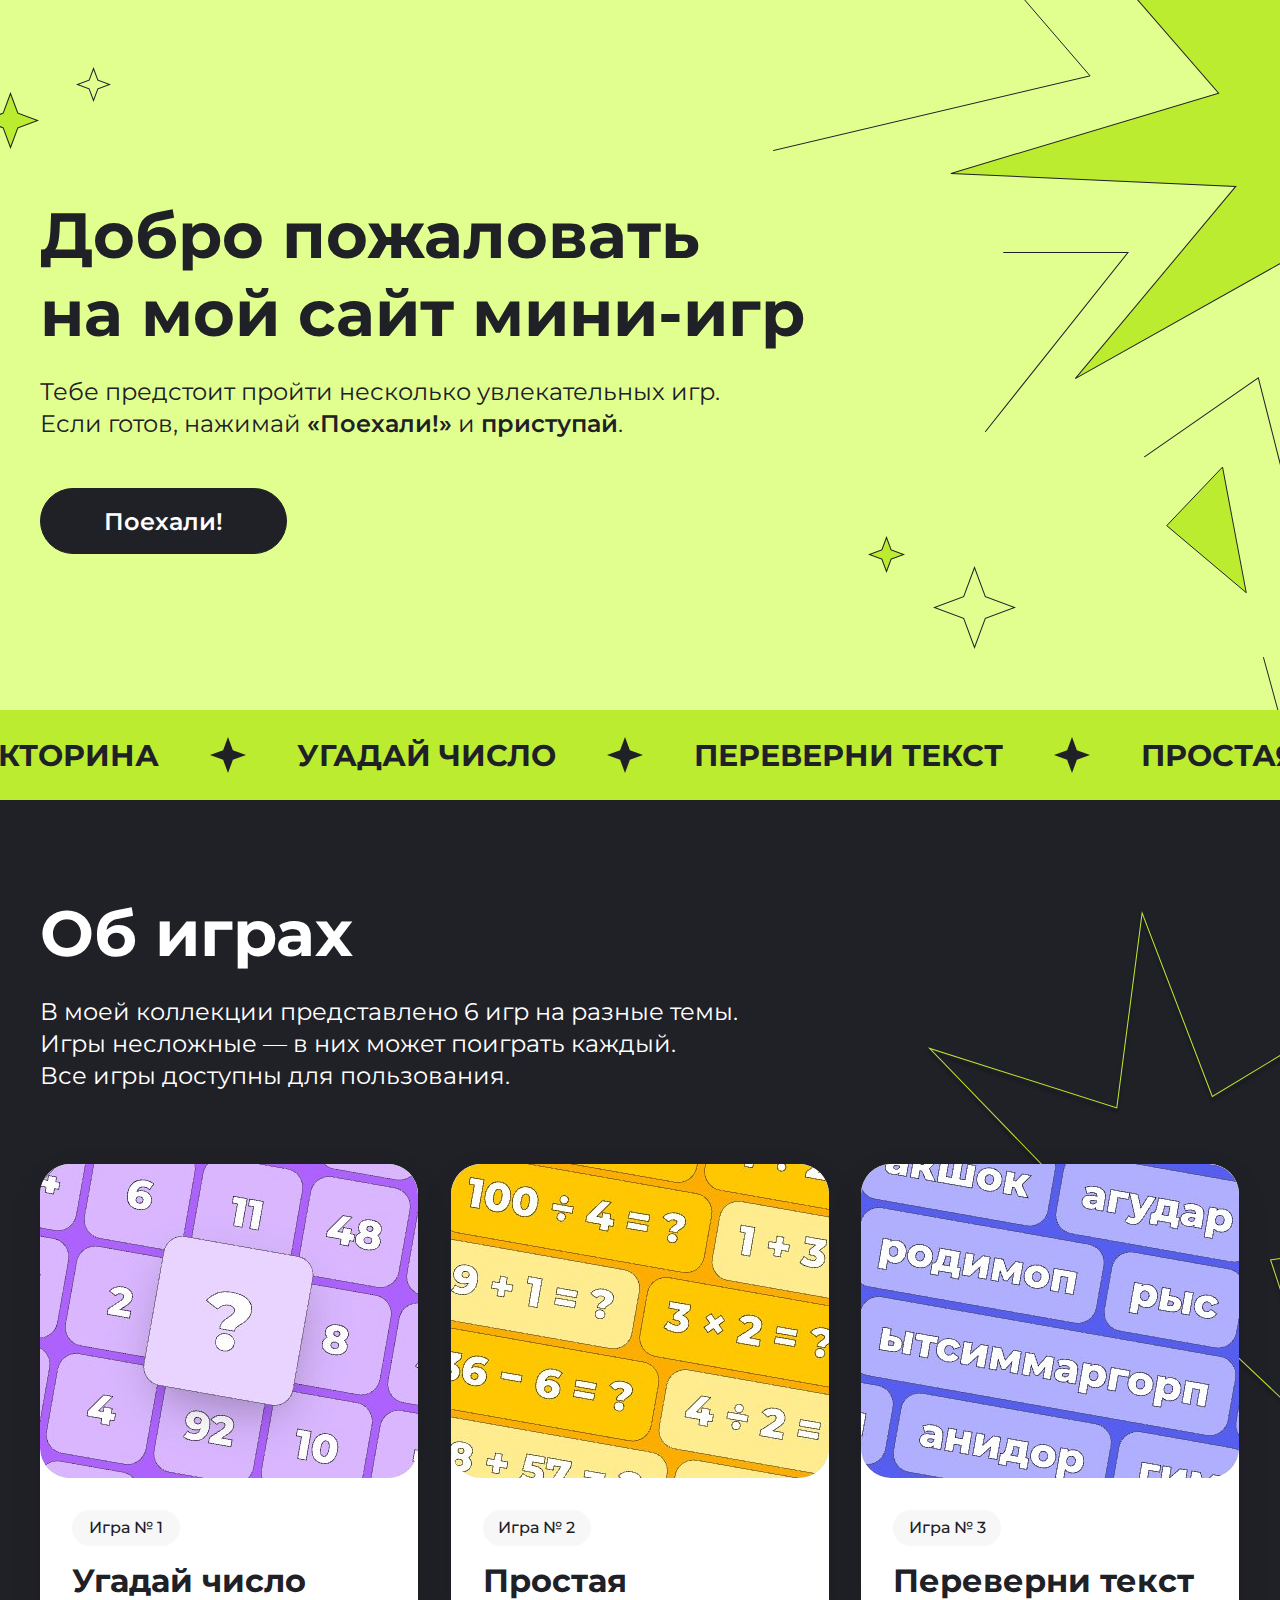
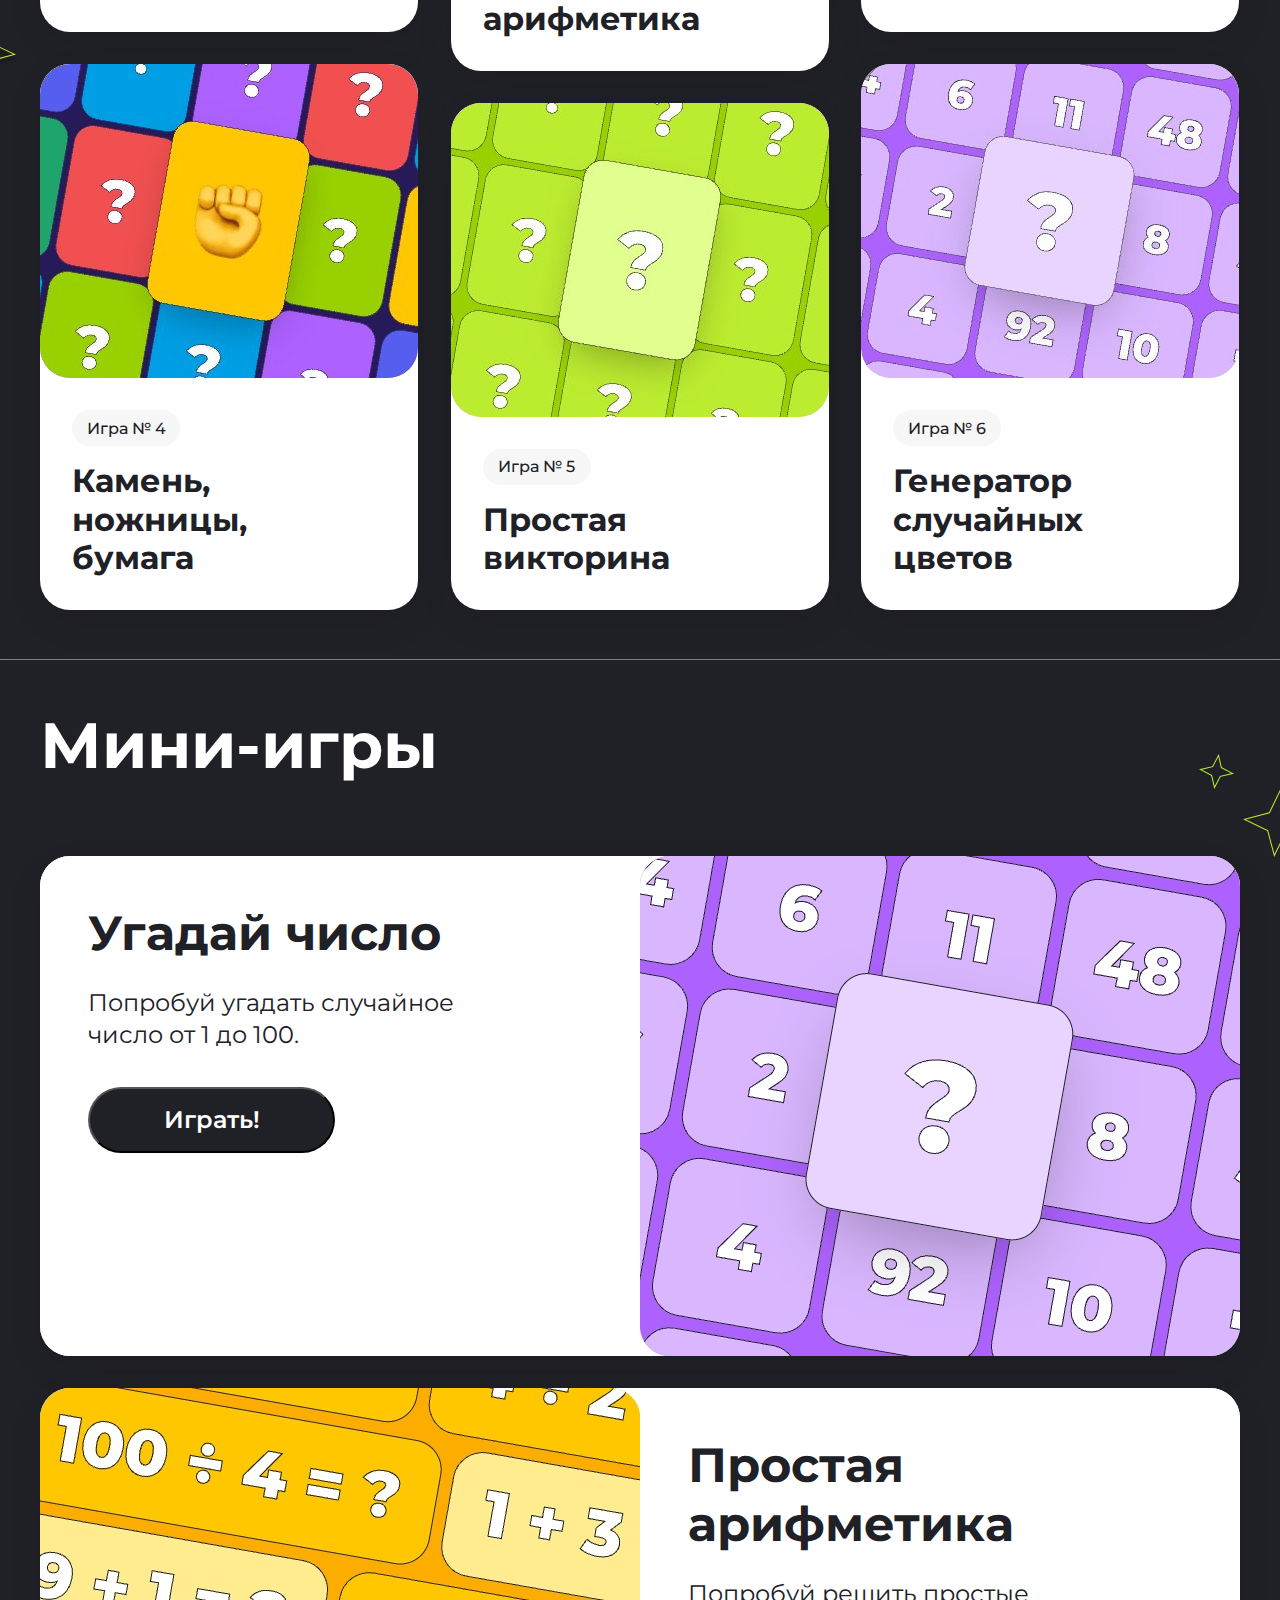
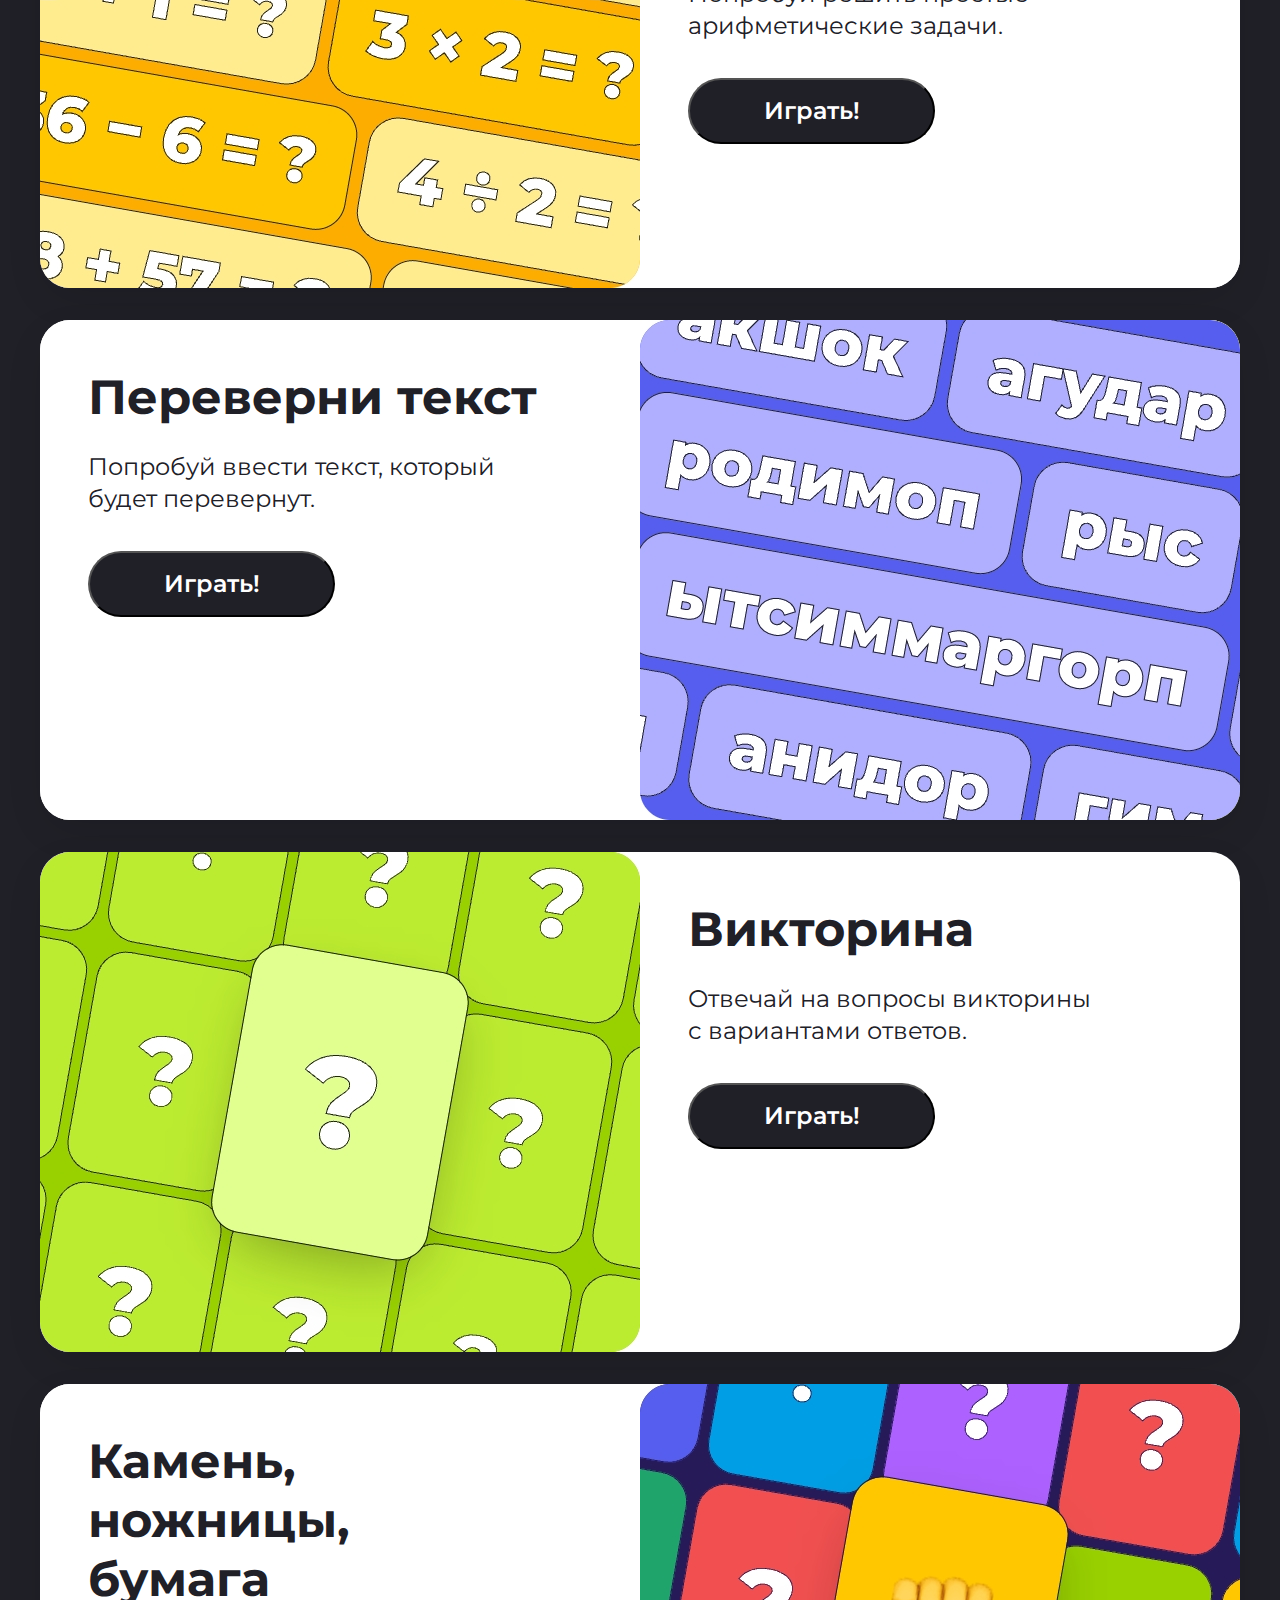
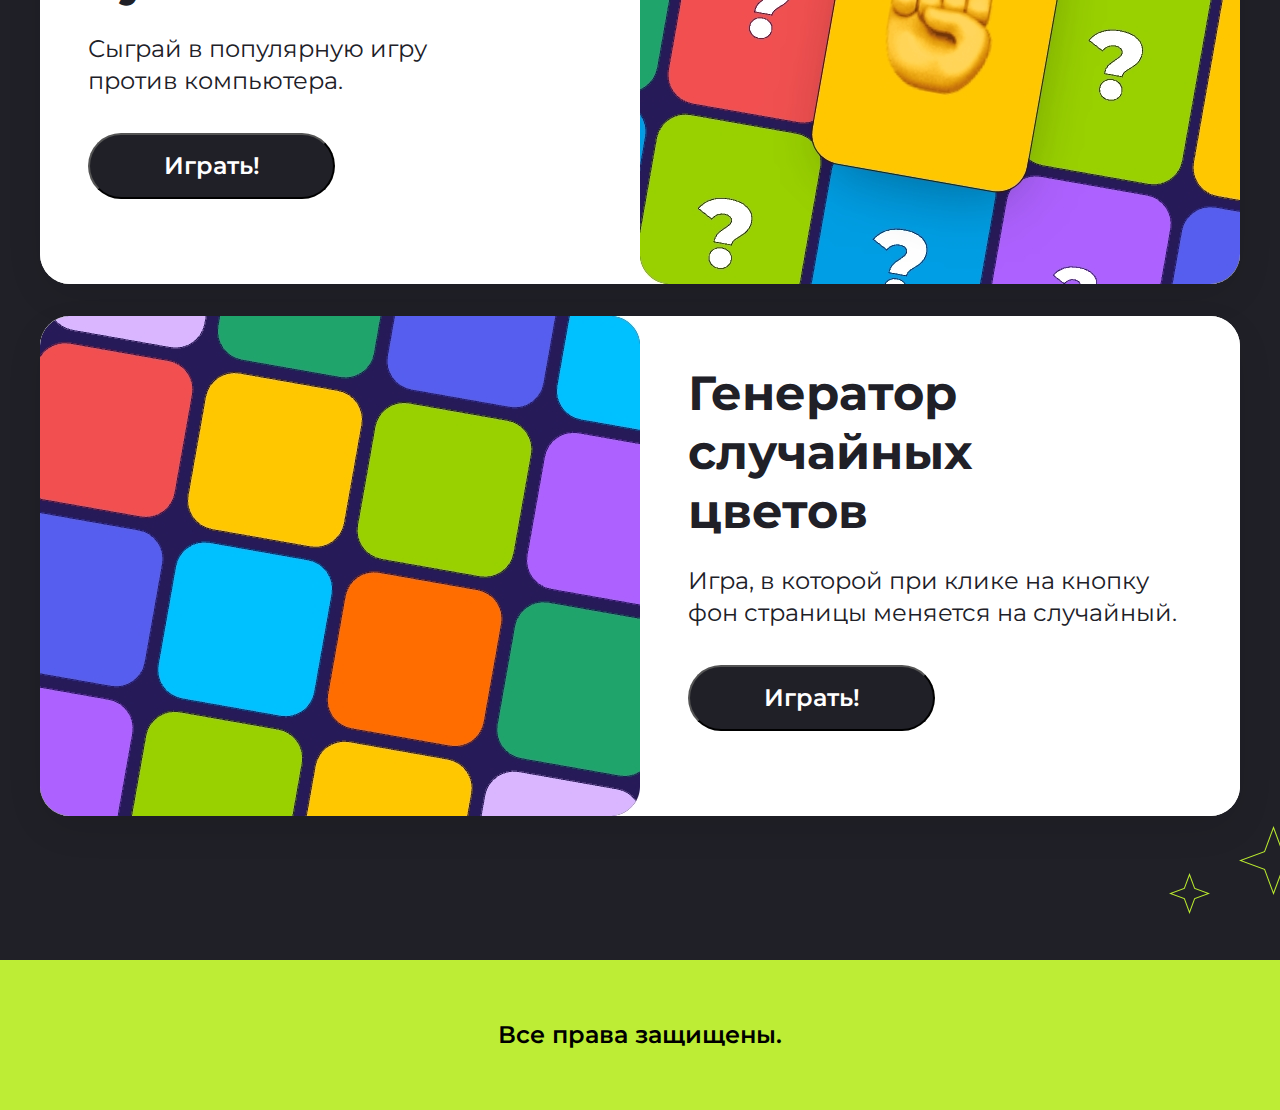
==== index.html @ 11bcc2df "добавление id в кнопку игры" ====
<!DOCTYPE html>
<html lang="ru">

<head>
    <meta charset="UTF-8">
    <meta http-equiv="X-UA-Compatible" content="IE=edge">
    <meta name="viewport" content="width=device-width, initial-scale=1.0">
    <title>homework1</title>
    <link rel="preconnect" href="https://fonts.googleapis.com">
    <link rel="preconnect" href="https://fonts.gstatic.com" crossorigin>
    <link
        href="https://fonts.googleapis.com/css2?family=Montserrat:ital,wght@0,100..900;1,100..900&family=Roboto:ital,wght@0,100;0,300;0,400;0,500;0,700;0,900;1,100;1,300;1,400;1,500;1,700;1,900&display=swap"
        rel="stylesheet">
    <link rel="stylesheet" href="./style/style.css">

</head>

<body>
    <header class="header center">
        <div class="header__svg header__svg--1"></div>
        <div class="header__svg header__svg--2"></div>
        <div class="header__svg header__svg--3"></div>
        <div class="header__svg header__svg--4"></div>
        <div class="header__svg header__svg--5"></div>
        <div class="header__svg header__svg--6"></div>
        <div class="header__svg header__svg--7"></div>
        <div class="header__svg header__svg--8"></div>
        <div class="header__svg header__svg--9"></div>
        <div class="header__svg header__svg--10"></div>

        <h1 class="header__title">Добро пожаловать <br>на мой сайт мини-игр</h1>

        <div class="header__content">
            <p class="header__text">
                Тебе предстоит пройти несколько увлекательных игр. <br>Если готов, нажимай
                <span class="header__text header__text--bold">«Поехали!»</span> и <span
                    class="header__text header__text--bold">приступай</span>.
            </p>
        </div>
        <div class="header__input-box"><a href="#aboutGames" class="header__input">Поехали!</a></div>



    </header>

    <div class="scroll" id="scroll">
        <div class="scroll__content" id="scrollContent">
            <p class="scroll__text">Викторина</p>
            <svg class="scroll__svg" width="36.000000" height="36.000000" viewBox="0 0 36 36" fill="none"
                xmlns="http://www.w3.org/2000/svg" xmlns:xlink="http://www.w3.org/1999/xlink">
                <desc>
                    Created with Pixso.
                </desc>
                <defs />
                <path id="Star" d="M18 0L13.13 13.13L0 18L13.13 22.86L18 36L22.86 22.86L36 18L22.86 13.13L18 0Z"
                    fill="#202027" fill-opacity="1.000000" fill-rule="evenodd" />
            </svg>

            <p class="scroll__text">угадай число</p>

            <svg class="scroll__svg" width="36.000000" height="36.000000" viewBox="0 0 36 36" fill="none"
                xmlns="http://www.w3.org/2000/svg" xmlns:xlink="http://www.w3.org/1999/xlink">
                <desc>
                    Created with Pixso.
                </desc>
                <defs />
                <path id="Star" d="M18 0L13.13 13.13L0 18L13.13 22.86L18 36L22.86 22.86L36 18L22.86 13.13L18 0Z"
                    fill="#202027" fill-opacity="1.000000" fill-rule="evenodd" />
            </svg>

            <p class="scroll__text">Переверни текст</p>

            <svg class="scroll__svg" width="36.000000" height="36.000000" viewBox="0 0 36 36" fill="none"
                xmlns="http://www.w3.org/2000/svg" xmlns:xlink="http://www.w3.org/1999/xlink">
                <desc>
                    Created with Pixso.
                </desc>
                <defs />
                <path id="Star" d="M18 0L13.13 13.13L0 18L13.13 22.86L18 36L22.86 22.86L36 18L22.86 13.13L18 0Z"
                    fill="#202027" fill-opacity="1.000000" fill-rule="evenodd" />
            </svg>

            <p class="scroll__text">Простая арифметика</p>

            <svg class="scroll__svg" width="36.000000" height="36.000000" viewBox="0 0 36 36" fill="none"
                xmlns="http://www.w3.org/2000/svg" xmlns:xlink="http://www.w3.org/1999/xlink">
                <desc>
                    Created with Pixso.
                </desc>
                <defs />
                <path id="Star" d="M18 0L13.13 13.13L0 18L13.13 22.86L18 36L22.86 22.86L36 18L22.86 13.13L18 0Z"
                    fill="#202027" fill-opacity="1.000000" fill-rule="evenodd" />
            </svg>

            <p class="scroll__text">Камень, ножницы, бумага</p>

            <svg class="scroll__svg" width="36.000000" height="36.000000" viewBox="0 0 36 36" fill="none"
                xmlns="http://www.w3.org/2000/svg" xmlns:xlink="http://www.w3.org/1999/xlink">
                <desc>
                    Created with Pixso.
                </desc>
                <defs />
                <path id="Star" d="M18 0L13.13 13.13L0 18L13.13 22.86L18 36L22.86 22.86L36 18L22.86 13.13L18 0Z"
                    fill="#202027" fill-opacity="1.000000" fill-rule="evenodd" />
            </svg>

            <p class="scroll__text">Генератор случайных цветов</p>

            <svg class="scroll__svg" width="36.000000" height="36.000000" viewBox="0 0 36 36" fill="none"
                xmlns="http://www.w3.org/2000/svg" xmlns:xlink="http://www.w3.org/1999/xlink">
                <desc>
                    Created with Pixso.
                </desc>
                <defs />
                <path id="Star" d="M18 0L13.13 13.13L0 18L13.13 22.86L18 36L22.86 22.86L36 18L22.86 13.13L18 0Z"
                    fill="#202027" fill-opacity="1.000000" fill-rule="evenodd" />
            </svg>
        </div>

    </div>


    <section class="about-games center" id="aboutGames">


        <div class="about-games__svg about-games__svg--1"></div>
        <div class="about-games__svg about-games__svg--2"></div>
        <div class="about-games__svg about-games__svg--3"></div>


        <h2 class="about-games__title">Об играх</h2>
        <p class="about-games__text">
            В моей коллекции представлено 6 игр на разные темы. <br>Игры несложные — в них может поиграть каждый.
            <br>Все игры доступны для пользования.
        </p>
        <div class="about-games__cards">
            <article class="about-games__card about-games__card--1" id="card-1">
                <a href="#guessNumber" class="about-games__link">
                    <img class="about-games__img" src="./img/Guess the number.jpeg" alt="Угадай число">
                    <div class="about-games__info">
                        <p class="about-games__number">Игра № 1</p>
                        <h3 class="about-games__name">Угадай число</h3>
                    </div>
                </a>
            </article>

            <article class="about-games__card about-games__card--2" id="card-2">
                <a href="#simpleArithmetic" class="about-games__link">
                    <img class="about-games__img" src="./img/simple arithmetic.jpeg" alt="Простая арифметика">
                    <div class="about-games__info">
                        <p class="about-games__number">Игра № 2</p>
                        <h3 class="about-games__name">Простая арифметика</h3>
                    </div>
                </a>
            </article>

            <article class="about-games__card about-games__card--3" id="card-3">
                <a href="#turnTextOver" class="about-games__link">
                    <img class="about-games__img" src="./img/turn the text over.jpeg" alt="Переверни текст">
                    <div class="about-games__info">
                        <p class="about-games__number">Игра № 3</p>
                        <h3 class="about-games__name">Переверни текст</h3>
                    </div>
                </a>
            </article>

            <article class="about-games__card about-games__card--4" id="card-4">
                <a href="#rockPaperScissors" class="about-games__link">
                    <img class="about-games__img" src="./img/rock paper scissors.jpeg" alt="Камень, ножницы, бумага">
                    <div class="about-games__info">
                        <p class="about-games__number">Игра № 4</p>
                        <h3 class="about-games__name">Камень, <br>ножницы, <br>бумага</h3>
                    </div>
                </a>
            </article>

            <article class="about-games__card about-games__card--5" id="card-5">
                <a href="#quiz" class="about-games__link">
                    <img class="about-games__img" src="./img/quiz.jpeg" alt="Простая викторина">
                    <div class="about-games__info">
                        <p class="about-games__number">Игра № 5</p>
                        <h3 class="about-games__name">Простая викторина</h3>
                    </div>
                </a>
            </article>

            <article class="about-games__card about-games__card--6" id="card-6">
                <a href="#randomColorGenerator" class="about-games__link">
                    <img class="about-games__img" src="./img/Guess the number.jpeg" alt="Генератор случайных цветов">
                    <div class="about-games__info">
                        <p class="about-games__number">Игра № 6</p>
                        <h3 class="about-games__name">Генератор случайных цветов</h3>
                    </div>
                </a>
            </article>
        </div>


    </section>

    <section class="mini-games center">

        <div class="mini-games__svg mini-games__svg--1"></div>
        <div class="mini-games__svg mini-games__svg--2"></div>
        <div class="mini-games__svg mini-games__svg--3"></div>
        <div class="mini-games__svg mini-games__svg--4"></div>

        <h2 class="mini-games__title">Мини-игры</h2>
        <div class="mini-games__box">




            <article class="mini-games__card" id="guessNumber">
                <div class="mini-games__content">
                    <h3 class="mini-games__name">Угадай число</h3>
                    <p class="mini-games__description">Попробуй угадать случайное <br>число от 1 до 100.</p>
                    <button class="mini-games__button" id="guessNumberButton">Играть!</button>
                </div>
                <img src="./img/Guess the number big.jpeg" alt="Игра 'Угадай число'">
            </article>

            <article class="mini-games__card" id="simpleArithmetic">
                <div class="mini-games__content">
                    <h3 class="mini-games__name">Простая арифметика</h3>
                    <p class="mini-games__description">Попробуй решить простые арифметические задачи.</p>
                    <button class="mini-games__button" id="simpleArithmeticButton">Играть!</button>
                </div>
                <img src="./img/simple arithmetic big.jpeg" alt="Игра 'Простая арифметика'">
            </article>



            <article class="mini-games__card" id="turnTextOver">
                <div class="mini-games__content">
                    <h3 class="mini-games__name">Переверни текст</h3>
                    <p class="mini-games__description">Попробуй ввести текст, который <br>будет перевернут.</p>
                    <button class="mini-games__button">Играть!</button>
                </div>
                <img src="./img/turn the text over big.jpeg" alt="Игра 'Переверни текст'">
            </article>

            <article class="mini-games__card" id="quiz">
                <div class="mini-games__content">
                    <h3 class="mini-games__name">Викторина</h3>
                    <p class="mini-games__description">Отвечай на вопросы викторины <br>с вариантами ответов.</p>
                    <button class="mini-games__button">Играть!</button>
                </div>
                <img src="./img/quiz big.jpeg" alt="Игра 'Викторина'">
            </article>

            <article class="mini-games__card" id="rockPaperScissors">
                <div class="mini-games__content">
                    <h3 class="mini-games__name">Камень, <br>ножницы, <br>бумага</h3>
                    <p class="mini-games__description">Сыграй в популярную игру <br>против компьютера.</p>
                    <button class="mini-games__button" id="rockPaperScissorsButon">Играть!</button>
                </div>
                <img src="./img/rock paper scissors big.jpeg" alt="Игра 'Камень, ножницы, бумага'">
            </article>


            <article class="mini-games__card" id="randomColorGenerator">
                <div class="mini-games__content">
                    <h3 class="mini-games__name">Генератор <br>случайных <br>цветов</h3>
                    <p class="mini-games__description">Игра, в которой при клике на кнопку фон страницы меняется на
                        случайный.</p>
                    <button class="mini-games__button">Играть!</button>
                </div>
                <img src="./img/random color generator big.jpeg" alt="Игра 'Генератор случайных цветов'">
            </article>
        </div>
    </section>

    <footer class="footer">
        <p class="footer__text">Все права защищены.</p>
    </footer>

    <script src="./scripts/script.js"></script>
    <script src="./scripts/games.js"></script>
    <script src="./scripts/hw-8.js"></script>
</body>

</html>
---- style/style.css ----
* {
  margin: 0;
  padding: 0;
}

a {
  text-decoration: none;
}

html {
  scroll-behavior: smooth;
}

.center {
  padding-left: calc(50% - 600px);
  padding-right: calc(50% - 600px);
}

.header {
  background-color: #E1FF8F;
  height: 710px;
  position: relative;
  overflow: hidden;
}
.header__title {
  padding-top: 196px;
  color: rgb(32, 32, 39);
  font-family: Montserrat;
  font-size: 64px;
  font-weight: 700;
  line-height: 78px;
}
.header__text {
  color: rgb(32, 32, 39);
  font-family: Montserrat;
  font-size: 24px;
  font-weight: 400;
  line-height: 32px;
  padding-top: 24px;
}
.header__text--bold {
  font-weight: 600;
}
.header__input {
  display: flex;
  justify-content: center;
  align-items: center;
  box-sizing: border-box;
  border: 1px solid rgb(32, 32, 39);
  border-radius: 60px;
  background-color: rgb(32, 32, 39);
  width: 247px;
  height: 66px;
  color: rgb(255, 255, 255);
  font-family: Montserrat;
  font-size: 24px;
  font-weight: 600;
  margin-top: 48px;
  transition: all 0.5s;
}
.header__input:hover {
  background-color: transparent;
  color: #000000;
}
.header__svg {
  position: absolute;
  left: 50%;
  top: 50%;
}
.header__svg--1::after {
  content: url(../img/svg/Star\ 2.svg);
  position: absolute;
  bottom: 202px;
  right: 601px;
}
.header__svg--2::after {
  position: absolute;
  content: url(../img/svg/Star\ 3.svg);
  bottom: 249px;
  right: 529px;
}
.header__svg--3::after {
  position: absolute;
  content: url(../img/svg/Star\ 25.svg);
  bottom: -175px;
  left: 308px;
}
.header__svg--4::after {
  position: absolute;
  content: url(../img/svg/Star\ 5.svg);
  top: 181px;
  left: 228px;
}
.header__svg--5::after {
  position: absolute;
  content: url(../img/svg/Star\ 4.svg);
  top: 211px;
  left: 293px;
}
.header__svg--6::after {
  position: absolute;
  content: url(../img/svg/Vector\ 4780.svg);
  bottom: 200px;
  left: 133px;
}
.header__svg--7::after {
  position: absolute;
  content: url(../img/svg/Vector\ 4781.svg);
  bottom: -81px;
  left: 345px;
}
.header__svg--8::after {
  position: absolute;
  content: url(../img/svg/Vector\ 4782.svg);
  top: 22px;
  left: 504px;
}
.header__svg--9::after {
  position: absolute;
  content: url(../img/svg/Vector\ 4788.svg);
  top: 111px;
  left: 526px;
}
.header__svg--10::after {
  position: absolute;
  content: url(../img/svg/Vector\ 4791.svg);
  top: 302px;
  left: 623px;
}

.scroll {
  display: flex;
  width: 100%;
  overflow: hidden;
  position: relative;
  background: rgb(188, 236, 48);
  height: 90px;
}
.scroll__content {
  display: inline-flex;
  align-items: center;
  gap: 51px;
  animation: scroll 35s linear infinite;
}
.scroll__text {
  color: rgb(32, 32, 39);
  font-family: Montserrat;
  font-size: 30px;
  font-weight: 700;
  line-height: 110%;
  text-transform: uppercase;
  white-space: nowrap;
}
.scroll__svg {
  flex-shrink: 0;
}

.about-games {
  position: relative;
  background: rgb(32, 32, 39);
  padding-top: 94px;
  padding-bottom: 50px;
  box-shadow: 0px 4px 4px 0px rgba(0, 0, 0, 0.25);
  -webkit-clip-path: inset(0);
          clip-path: inset(0);
  overflow: hidden;
}
.about-games__svg {
  position: absolute;
  left: 50%;
  top: 50%;
}
.about-games__svg--1::before {
  content: url(../img/svg/Star\ 1.svg);
  position: absolute;
  bottom: 40px;
  left: 257px;
}
.about-games__svg--2::after {
  position: absolute;
  content: url(../img/svg/Star\ 11.svg);
  top: 41px;
  right: 659px;
}
.about-games__svg--3::after {
  position: absolute;
  content: url(../img/svg/Star\ 12.svg);
  top: 95px;
  right: 620px;
}
.about-games__title {
  color: #fff;
  font-family: Montserrat;
  font-size: 64px;
  font-weight: 700;
  line-height: 78px;
}
.about-games__text {
  color: #fff;
  font-family: Montserrat;
  font-size: 24px;
  font-weight: 400;
  line-height: 32px;
  margin-top: 24px;
}
.about-games__cards {
  margin-top: 72px;
  display: grid;
  grid-template-columns: repeat(12, 1fr);
  grid-template-rows: auto;
  gap: 32px;
  transition: gap 0.3s ease;
}
.about-games__cards.adjusted-gap {
  gap: 71px;
}
.about-games__card {
  grid-column: span 4;
  background: #fff;
  border-radius: 30px;
  box-shadow: 0 13px 42px -8px rgba(0, 0, 0, 0.13);
  overflow: hidden;
  display: flex;
  flex-direction: column;
  transform-origin: top;
  z-index: 1;
  max-width: 378px;
  transition: transform 0.3s ease, translateY 0.3s ease;
}
.about-games__card--1 {
  grid-row: 1/2;
}
.about-games__card--2 {
  grid-row: 1/3;
}
.about-games__card--3 {
  grid-row: 1/2;
}
.about-games__card--4 {
  grid-row: 2/4;
}
.about-games__card--5 {
  grid-row: 3/4;
}
.about-games__card--6 {
  grid-row: 2/4;
}
.about-games__card.increased {
  transform: scaleY(1.05);
}
.about-games__card.decreased {
  transform: scaleY(0.96) translateY(25px);
  transition: transform 0.3s ease, height 0.3s ease;
}
.about-games__link {
  height: 100%;
}
.about-games__img {
  width: 100%;
  height: auto;
  border-radius: 30px;
  -o-object-fit: cover;
     object-fit: cover;
  display: block;
}
.about-games__info {
  padding: 32px;
}
.about-games__number {
  display: flex;
  align-items: center;
  justify-content: center;
  background: rgb(247, 247, 247);
  border-radius: 52px;
  width: 108px;
  height: 36px;
  color: rgb(32, 32, 39);
  font-family: Montserrat;
  font-size: 16px;
  font-weight: 500;
  line-height: 1.1;
  margin-bottom: 16px;
}
.about-games__name {
  color: rgb(32, 32, 39);
  font-family: Montserrat;
  font-size: 32px;
  font-weight: 700;
  line-height: 1.2;
  margin-top: auto;
}

.mini-games {
  position: relative;
  background: rgb(32, 32, 39);
  padding-top: 46px;
  overflow: hidden;
}
.mini-games__svg {
  position: absolute;
  left: 50%;
  top: 50%;
}
.mini-games__svg--1::before {
  content: url(../img/svg/Star\ 7.svg);
  position: absolute;
  bottom: 1617px;
  left: 559px;
}
.mini-games__svg--2::after {
  position: absolute;
  content: url(../img/svg/Star\ 6.svg);
  bottom: 1549px;
  left: 603px;
}
.mini-games__svg--3::after {
  position: absolute;
  content: url(../img/svg/Star\ 8.svg);
  top: 1616px;
  left: 599px;
}
.mini-games__svg--4::after {
  position: absolute;
  content: url(../img/svg/Star\ 10.svg);
  top: 1663px;
  left: 529px;
}
.mini-games__title {
  color: rgb(255, 255, 255);
  font-family: Montserrat;
  font-size: 64px;
  font-weight: 700;
  line-height: 78px;
}
.mini-games__box {
  display: flex;
  gap: 32px;
  margin-top: 72px;
  flex-direction: column;
  padding-bottom: 144px;
}
.mini-games__box > .mini-games__card:nth-child(2n) {
  flex-direction: row-reverse;
  justify-content: flex-end;
}
.mini-games__card {
  display: flex;
  justify-content: space-between;
  height: 500px;
  background-color: #fff;
  border-radius: 30px;
  box-shadow: 0 13px 42px -8px rgba(0, 0, 0, 0.13);
  overflow: hidden;
}
.mini-games__content {
  padding: 48px;
  background-color: #fff;
}
.mini-games__name {
  color: rgb(32, 32, 39);
  font-family: Montserrat;
  font-size: 48px;
  font-weight: 700;
  line-height: 59px;
}
.mini-games__description {
  margin-top: 24px;
  color: rgb(32, 32, 39);
  font-family: Montserrat;
  font-size: 24px;
  font-weight: 400;
  line-height: 32px;
}
.mini-games__button {
  border-radius: 60px;
  margin-top: 36px;
  background: rgb(32, 32, 39);
  width: 247px;
  height: 66px;
  color: rgb(255, 255, 255);
  font-family: Montserrat;
  font-size: 24px;
  font-weight: 600;
  cursor: pointer;
  transition: all 0.5s;
}
.mini-games__button:hover {
  background-color: transparent;
  color: #000000;
}

.footer {
  display: flex;
  align-items: center;
  justify-content: center;
  height: 150px;
  background: rgb(189, 237, 53);
}
.footer__text {
  font-family: Montserrat;
  font-size: 24px;
  font-weight: 600;
  line-height: 29px;
}

@media (max-width: 1024px) {
  .center {
    padding-left: calc(50% - 393px);
    padding-right: calc(50% - 393px);
  }
  .header__svg--6 {
    display: none;
  }
  .header__svg--7 {
    display: none;
  }
  .header__svg--8 {
    display: none;
  }
  .header__svg--9 {
    display: none;
  }
  .about-games__info {
    padding: 12px;
  }
  .about-games__name {
    font-size: 30px;
  }
  .mini-games__box {
    flex-direction: column;
  }
  .mini-games__card {
    flex-direction: column-reverse;
    height: auto;
  }
  .mini-games__card__content, .mini-games__card__img {
    width: 100%;
    height: 50%;
  }
  .mini-games__box > .mini-games__card:nth-child(2n) {
    flex-direction: column-reverse;
  }
}
@media (min-width: 767px) and (max-width: 833px) {
  .center {
    padding: 0 24px;
  }
  .header__title {
    text-align: center;
  }
  .header__text {
    text-align: center;
  }
  .header__input-box {
    display: flex;
    justify-content: center;
  }
  .header__input {
    margin-top: 36px;
    width: 285px;
    height: 55px;
    font-size: 16px;
    font-weight: 600;
  }
  .header__svg--1 {
    bottom: 319px;
    right: 85px;
  }
  .header__svg--2 {
    bottom: 360px;
    right: 96px;
  }
  .header__svg--3 {
    content: url(../img/svg/Star\ 13.svg);
    left: 609px;
    top: -79px;
  }
  .header__svg--4 {
    top: 373px;
    left: 357px;
  }
  .header__svg--5 {
    top: 375px;
    left: 357px;
  }
  .scroll {
    height: 51px;
  }
  .scroll__content {
    gap: 27px;
  }
  .scroll__text {
    font-size: 16px;
    font-weight: 700;
    line-height: 110%;
    letter-spacing: 4%;
    text-transform: uppercase;
  }
  .scroll__svg {
    width: 19px;
    height: 19px;
  }
  .about-games {
    display: none;
  }
  .mini-games__title {
    font-size: 40px;
    font-weight: 700;
    line-height: 49px;
  }
  .mini-games__name {
    font-size: 32px;
    font-weight: 700;
    line-height: 39px;
  }
  .mini-games__description {
    font-size: 16px;
    font-weight: 400;
    line-height: 20px;
  }
  .about-games__title {
    padding-top: 48x;
  }
}
@media (max-width: 767px) {
  .center {
    padding: 0 16px;
  }
  .header {
    display: flex;
    flex-direction: column;
    align-items: center;
    height: 650px;
  }
  .header__title {
    padding-top: 148px;
    font-size: 40px;
    font-weight: 700;
    line-height: 49px;
    text-align: center;
  }
  .header__text {
    max-width: 335px;
    font-size: 16px;
    font-weight: 400;
    line-height: 20px;
    text-align: center;
  }
  .header__text--bold {
    font-weight: 600;
  }
  .header__text br {
    display: none;
  }
  .header__input {
    margin-top: 35px;
    width: 285px;
    height: 55px;
    font-size: 16px;
    font-weight: 600;
  }
  .header__svg--1 {
    content: url(../img/svg/Star\ 14.svg);
    left: 38px;
    top: 97px;
  }
  .header__svg--2 {
    content: url(../img/svg/Star\ 15.svg);
    left: 92px;
    top: 64px;
  }
  .header__svg--3 {
    content: url(../img/svg/Star\ 13.svg);
    left: 216px;
    top: -84px;
  }
  .header__svg--4 {
    content: url(../img/svg/Star\ 16.svg);
    left: 273px;
    top: 557px;
  }
  .header__svg--5 {
    content: url(../img/svg/Star\ 17.svg);
    left: 304px;
    top: 580px;
  }
  .scroll {
    height: 51px;
  }
  .scroll__content {
    gap: 27px;
  }
  .scroll__text {
    font-size: 16px;
    font-weight: 700;
    line-height: 110%;
  }
  .scroll__svg {
    width: 19px;
    height: 19px;
  }
  .about-games {
    display: none;
  }
  .mini-games__title {
    padding-top: 48px;
    font-size: 40px;
    font-weight: 700;
    line-height: 49px;
  }
  .mini-games__box {
    margin-top: 47px;
    padding-bottom: 49px;
  }
  .mini-games__content {
    padding: 28px;
  }
  .mini-games__name {
    font-size: 32px;
    font-weight: 700;
    line-height: 39px;
  }
  .mini-games__description {
    margin-top: 16px;
    font-size: 16px;
    font-weight: 400;
    line-height: 20px;
  }
  .mini-games__button {
    margin-top: 30px;
    width: 100%;
    height: 55px;
    font-size: 16px;
    font-weight: 600;
  }
  .footer {
    height: 100px;
  }
  .footer__text {
    font-size: 16px;
    font-weight: 600;
  }
}/*# sourceMappingURL=style.css.map */
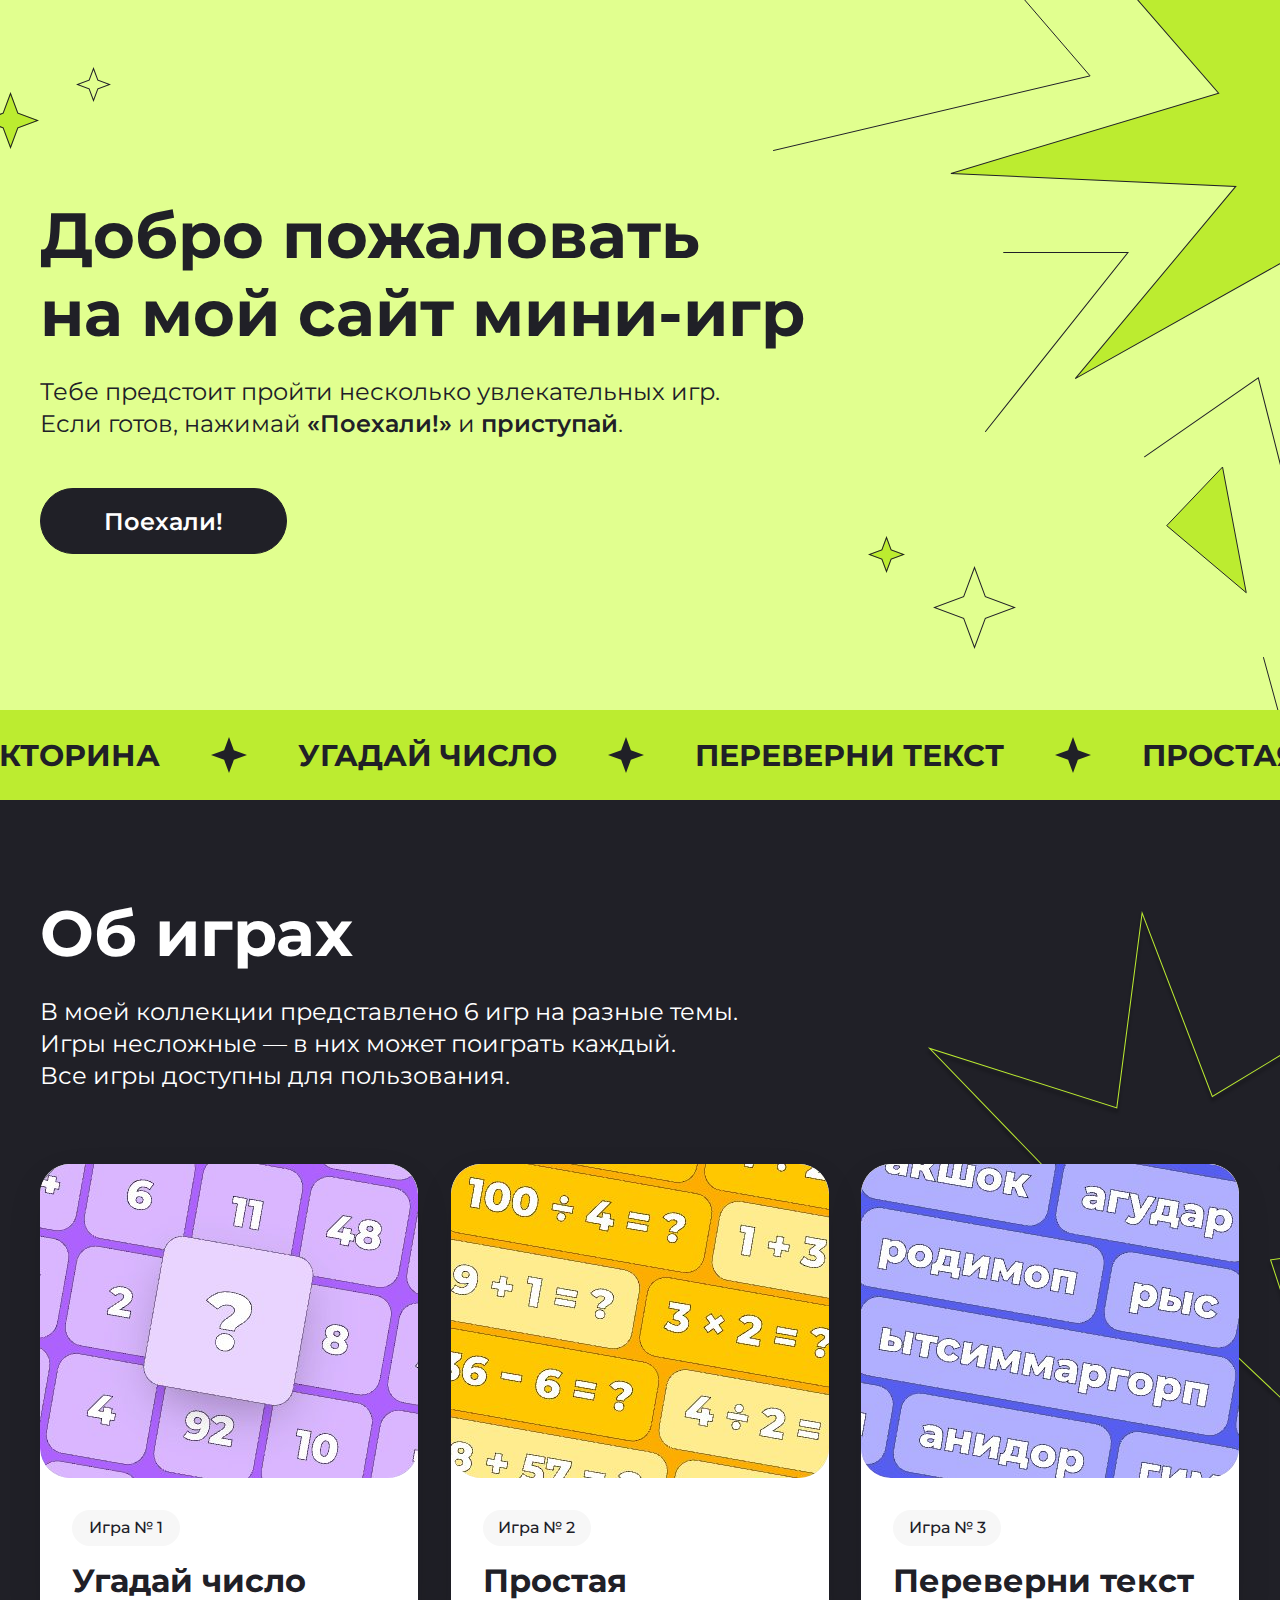
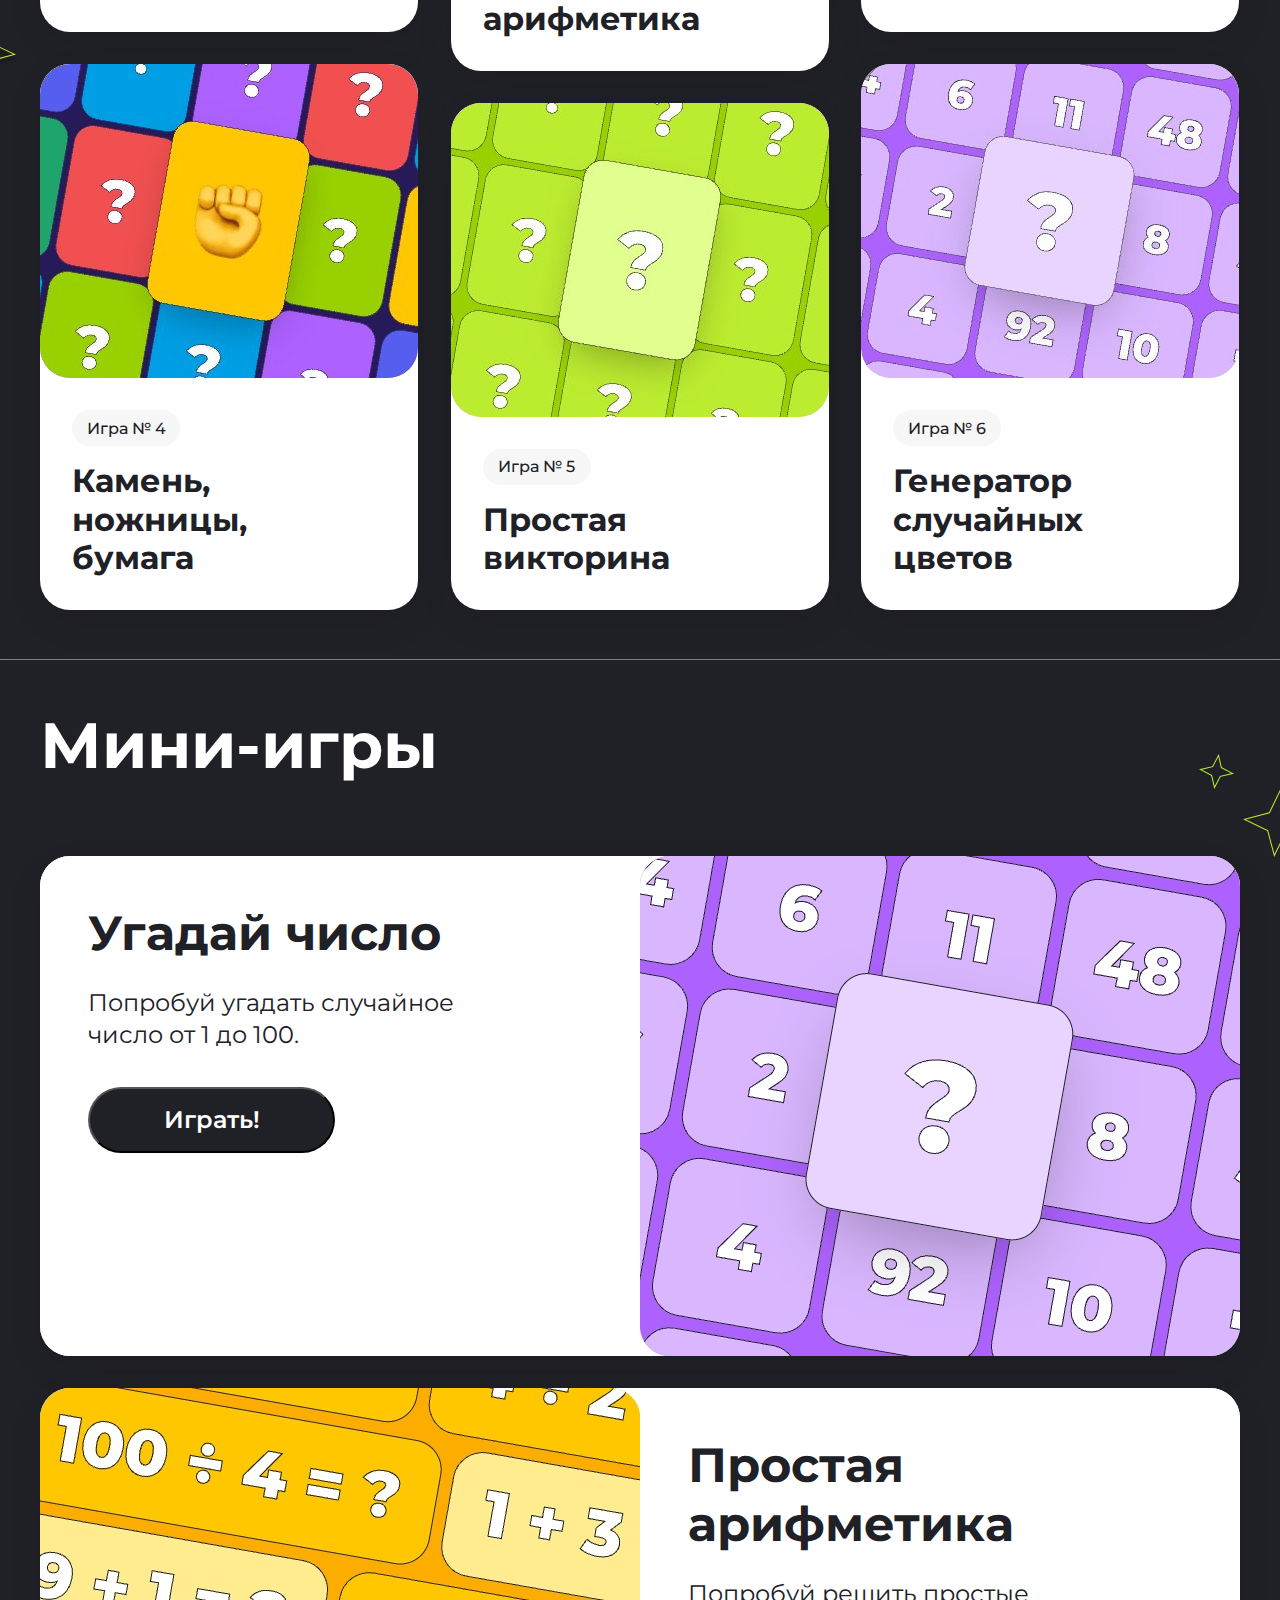
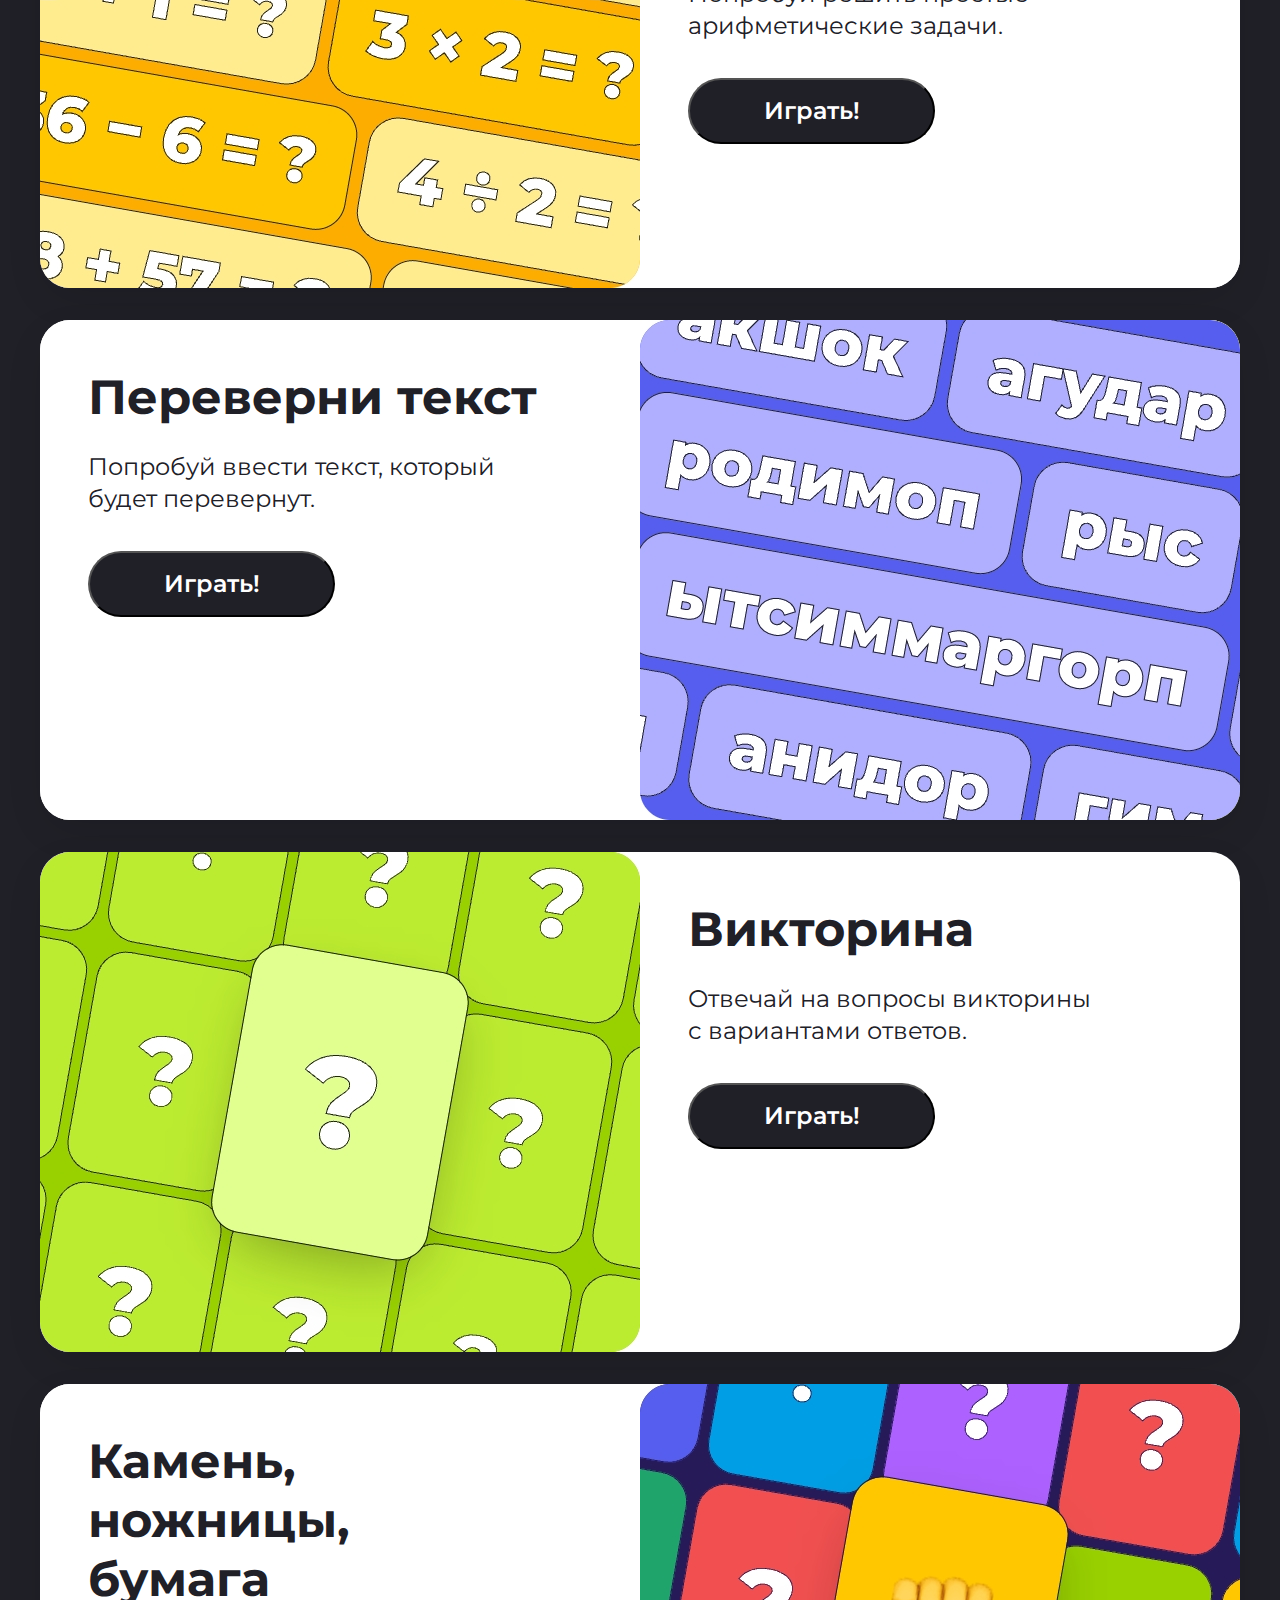
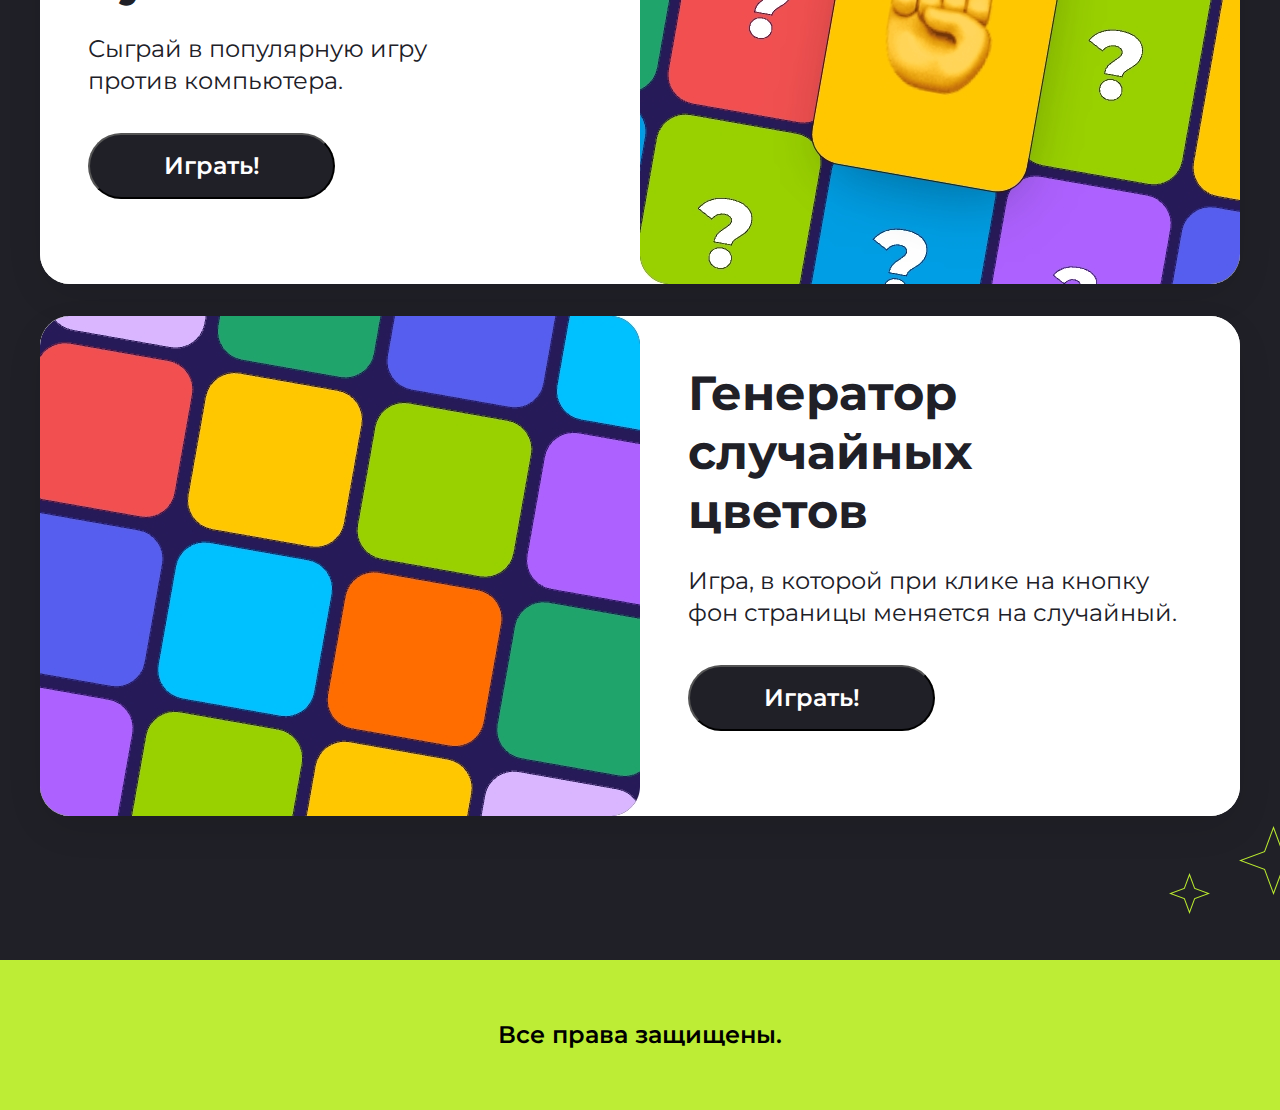
==== commit fff7ad01: "Выполнил все задачи, создал игру 'Камень, Ножницы, Бумага" ====
--- a/index.html
+++ b/index.html
@@ -12,7 +12,7 @@
         href="https://fonts.googleapis.com/css2?family=Montserrat:ital,wght@0,100..900;1,100..900&family=Roboto:ital,wght@0,100;0,300;0,400;0,500;0,700;0,900;1,100;1,300;1,400;1,500;1,700;1,900&display=swap"
         rel="stylesheet">
     <link rel="stylesheet" href="./style/style.css">
-
+    <link rel="icon" type="image/x-icon" href="favicon.ico">
 </head>
 
 <body>
@@ -235,7 +235,7 @@
                 <div class="mini-games__content">
                     <h3 class="mini-games__name">Переверни текст</h3>
                     <p class="mini-games__description">Попробуй ввести текст, который <br>будет перевернут.</p>
-                    <button class="mini-games__button">Играть!</button>
+                    <button class="mini-games__button" id="turnTextOverButton">Играть!</button>
                 </div>
                 <img src="./img/turn the text over big.jpeg" alt="Игра 'Переверни текст'">
             </article>
@@ -244,7 +244,7 @@
                 <div class="mini-games__content">
                     <h3 class="mini-games__name">Викторина</h3>
                     <p class="mini-games__description">Отвечай на вопросы викторины <br>с вариантами ответов.</p>
-                    <button class="mini-games__button">Играть!</button>
+                    <button class="mini-games__button" id="quizButton">Играть!</button>
                 </div>
                 <img src="./img/quiz big.jpeg" alt="Игра 'Викторина'">
             </article>
@@ -253,7 +253,7 @@
                 <div class="mini-games__content">
                     <h3 class="mini-games__name">Камень, <br>ножницы, <br>бумага</h3>
                     <p class="mini-games__description">Сыграй в популярную игру <br>против компьютера.</p>
-                    <button class="mini-games__button" id="rockPaperScissorsButon">Играть!</button>
+                    <button class="mini-games__button" id="rockPaperScissorsButton">Играть!</button>
                 </div>
                 <img src="./img/rock paper scissors big.jpeg" alt="Игра 'Камень, ножницы, бумага'">
             </article>
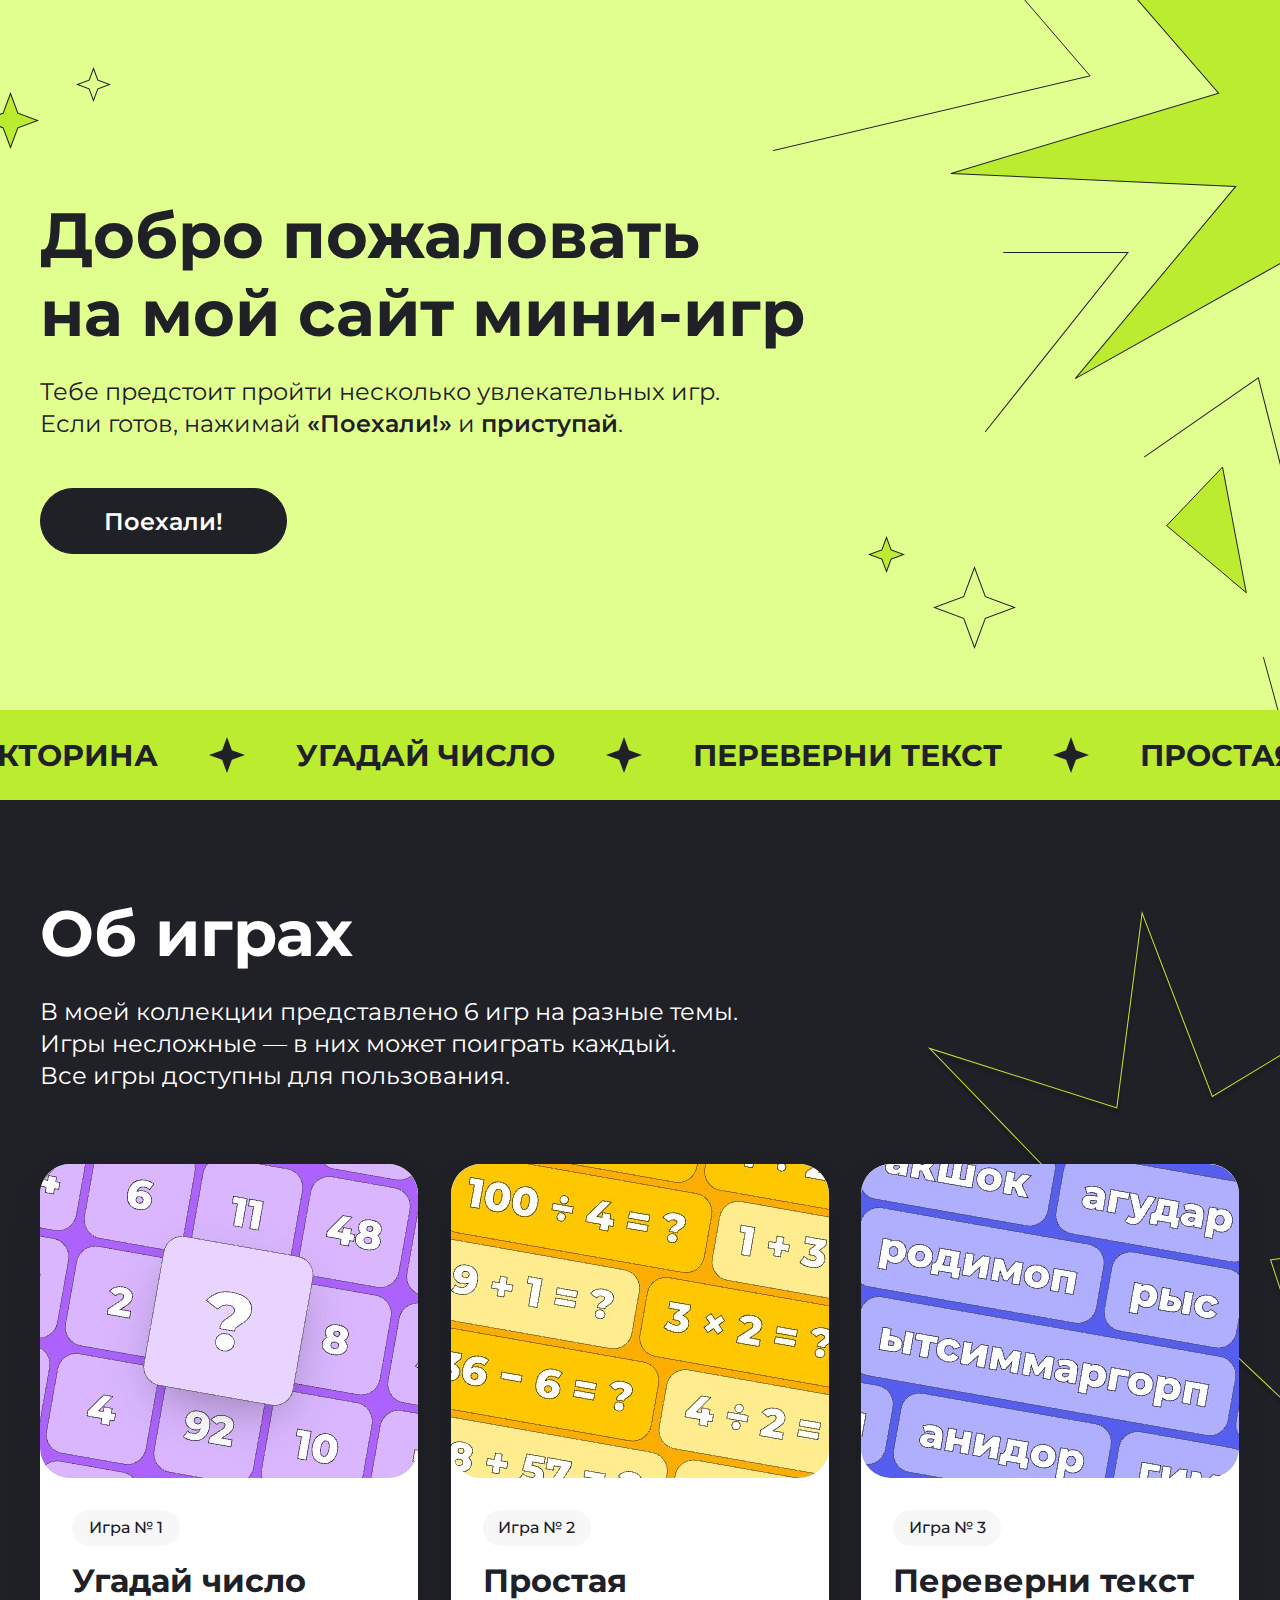
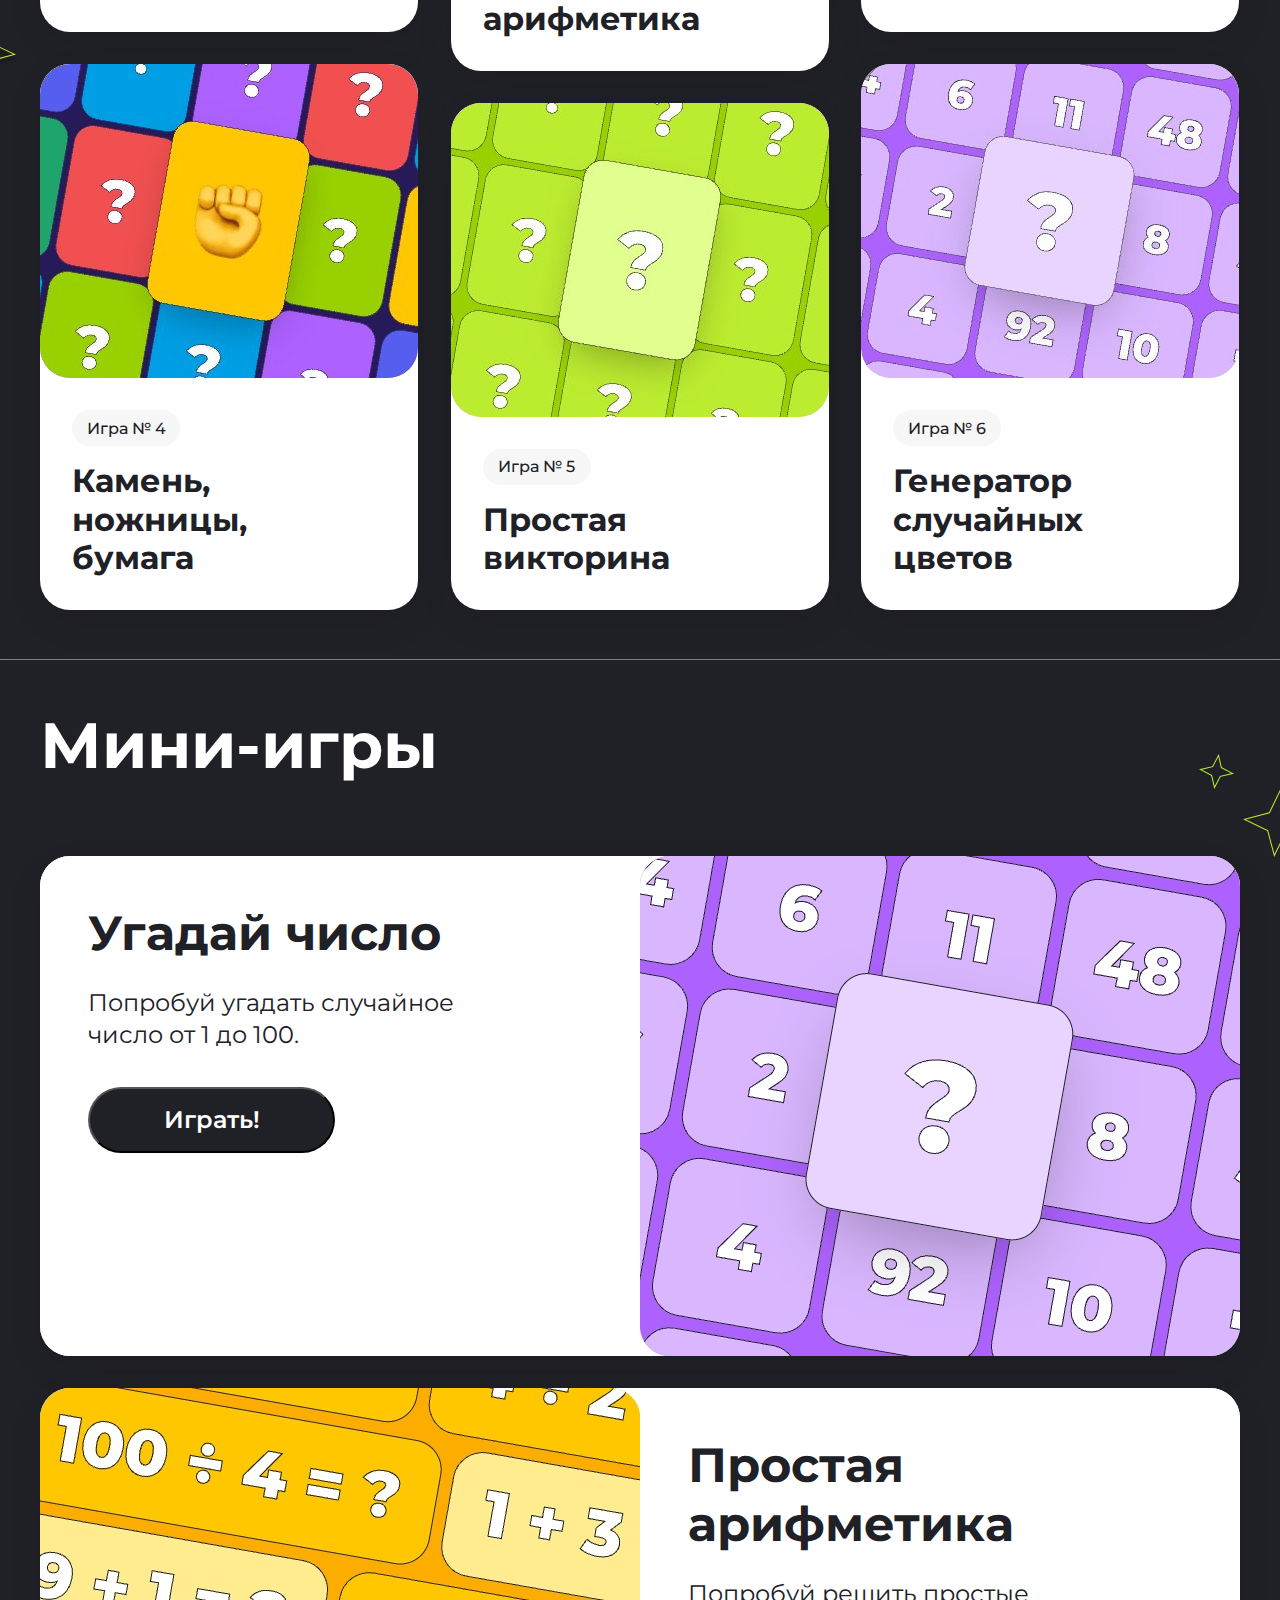
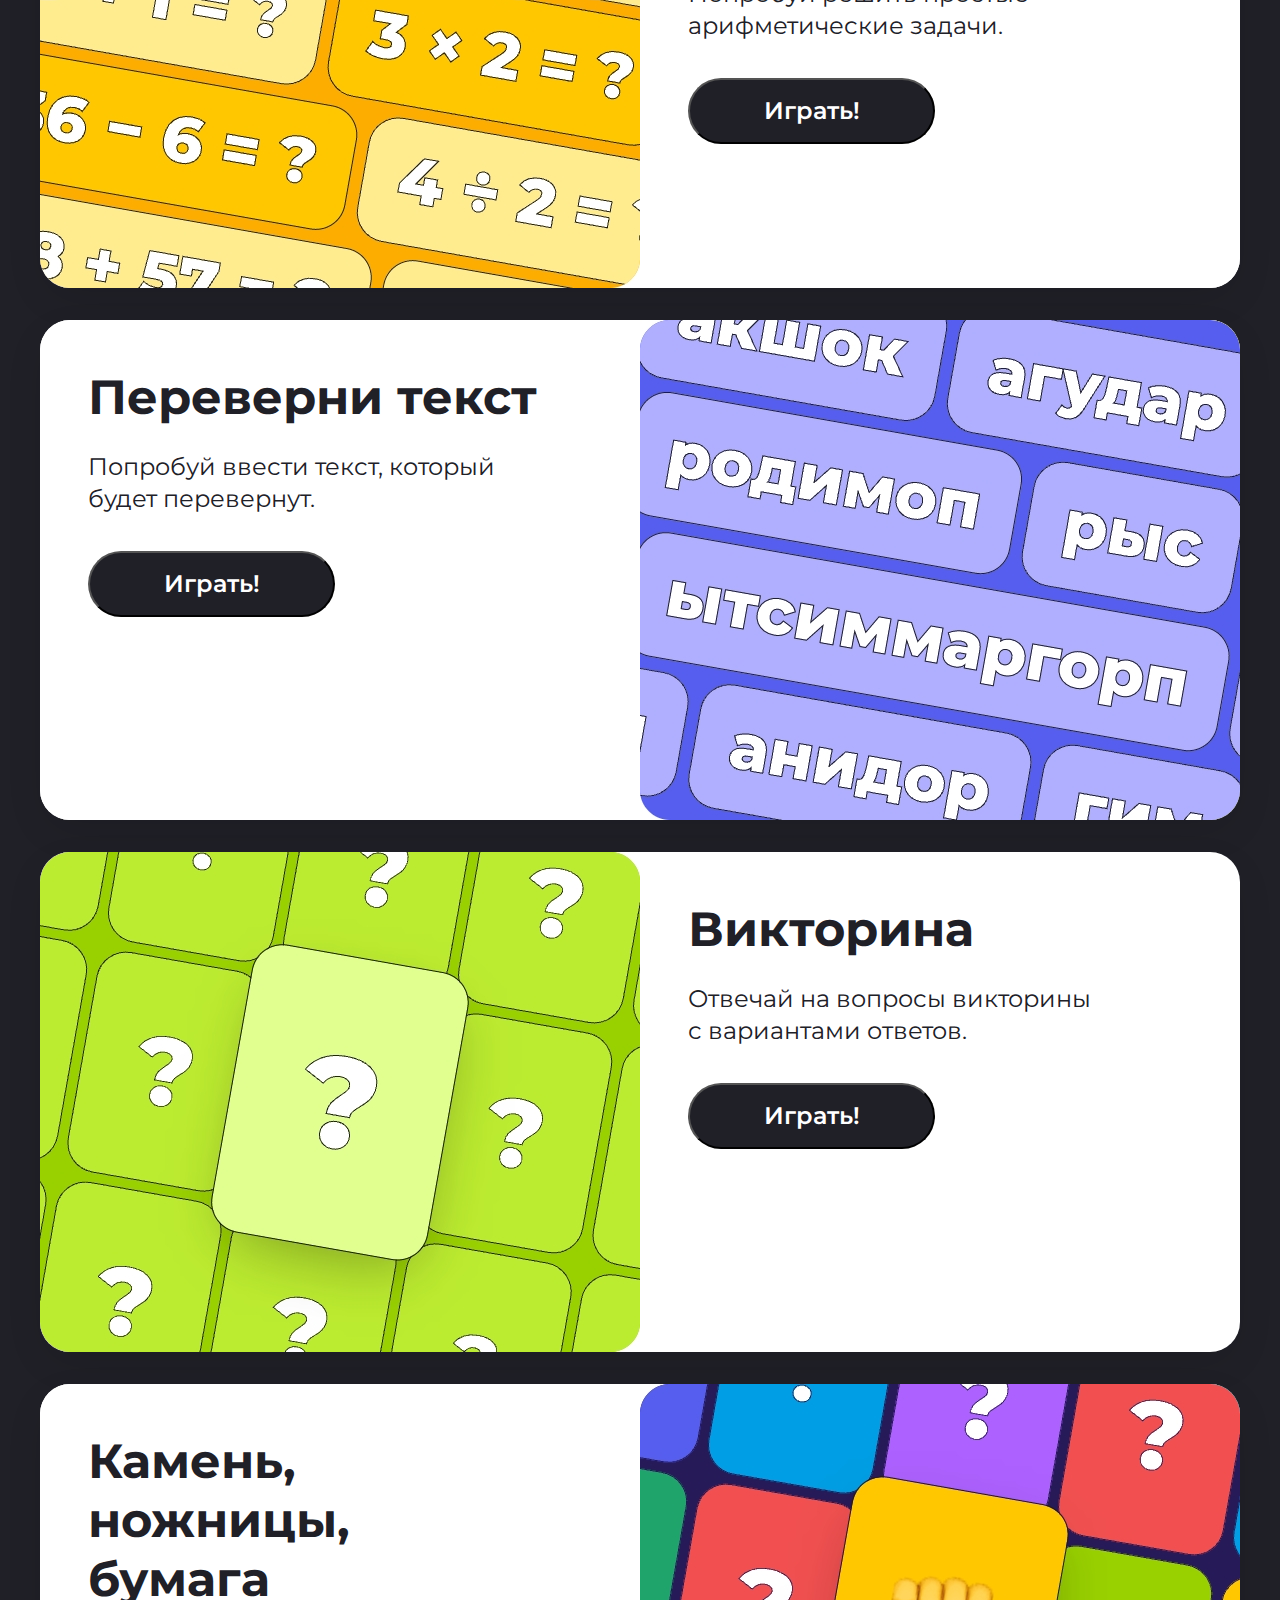
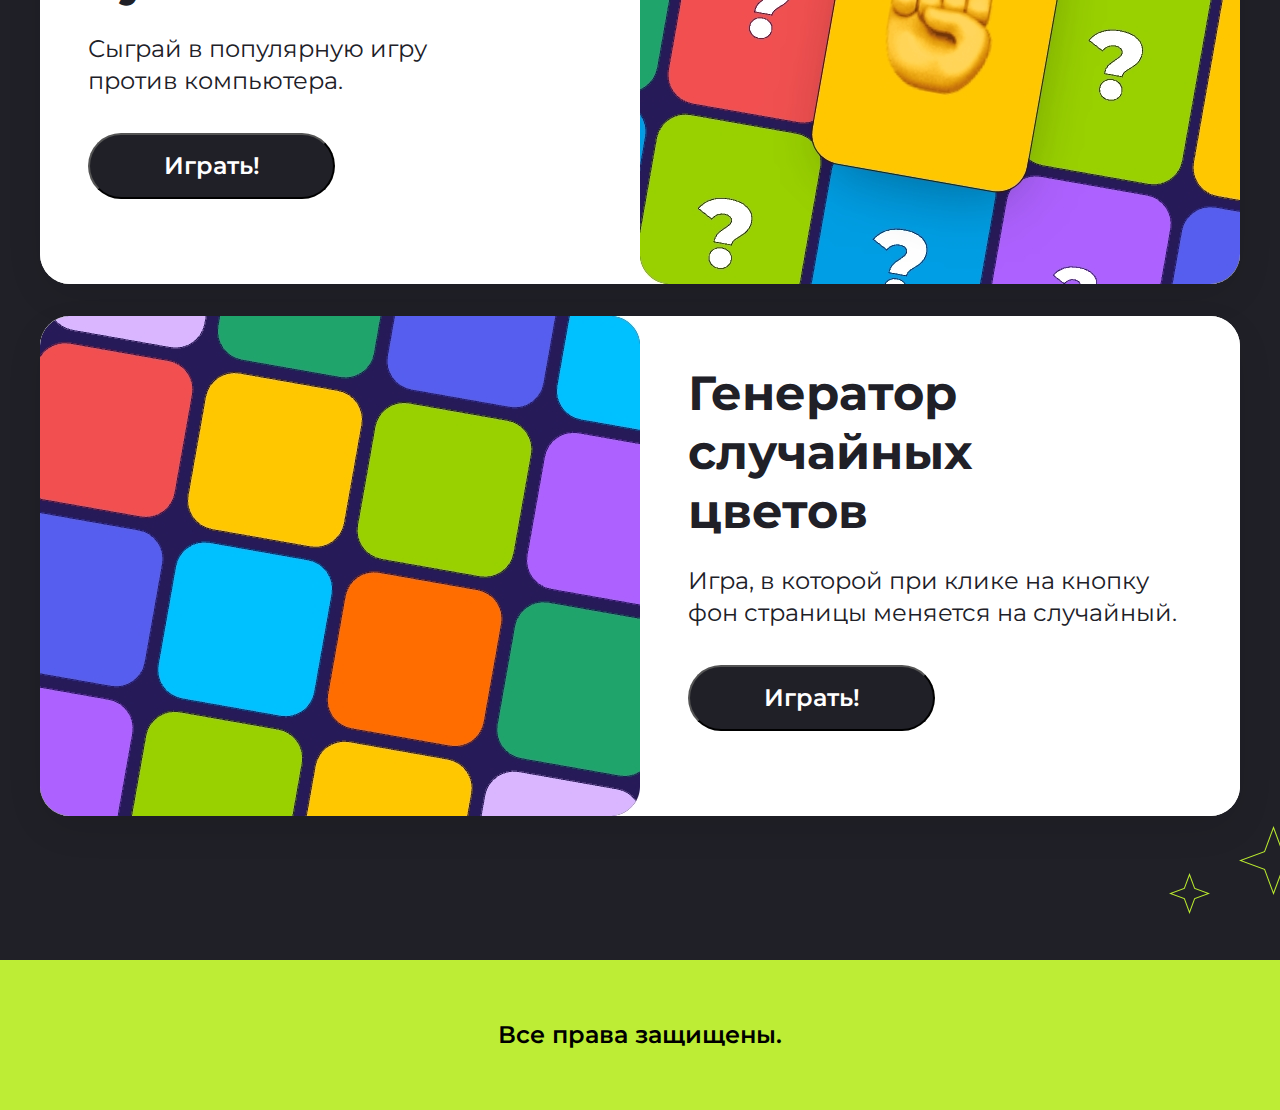
==== commit c9e6fcf6: "Сделал игру Генератор случайных чисел" ====
--- a/index.html
+++ b/index.html
@@ -253,7 +253,7 @@
                 <div class="mini-games__content">
                     <h3 class="mini-games__name">Камень, <br>ножницы, <br>бумага</h3>
                     <p class="mini-games__description">Сыграй в популярную игру <br>против компьютера.</p>
-                    <button class="mini-games__button" id="rockPaperScissorsButton">Играть!</button>
+                    <button class="mini-games__button" id="rockPaperScissorsButon">Играть!</button>
                 </div>
                 <img src="./img/rock paper scissors big.jpeg" alt="Игра 'Камень, ножницы, бумага'">
             </article>
@@ -264,7 +264,7 @@
                     <h3 class="mini-games__name">Генератор <br>случайных <br>цветов</h3>
                     <p class="mini-games__description">Игра, в которой при клике на кнопку фон страницы меняется на
                         случайный.</p>
-                    <button class="mini-games__button">Играть!</button>
+                    <button class="mini-games__button" id="randomColorGeneratorButton">Играть!</button>
                 </div>
                 <img src="./img/random color generator big.jpeg" alt="Игра 'Генератор случайных цветов'">
             </article>
@@ -277,7 +277,6 @@
 
     <script src="./scripts/script.js"></script>
     <script src="./scripts/games.js"></script>
-    <script src="./scripts/hw-8.js"></script>
 </body>
 
 </html>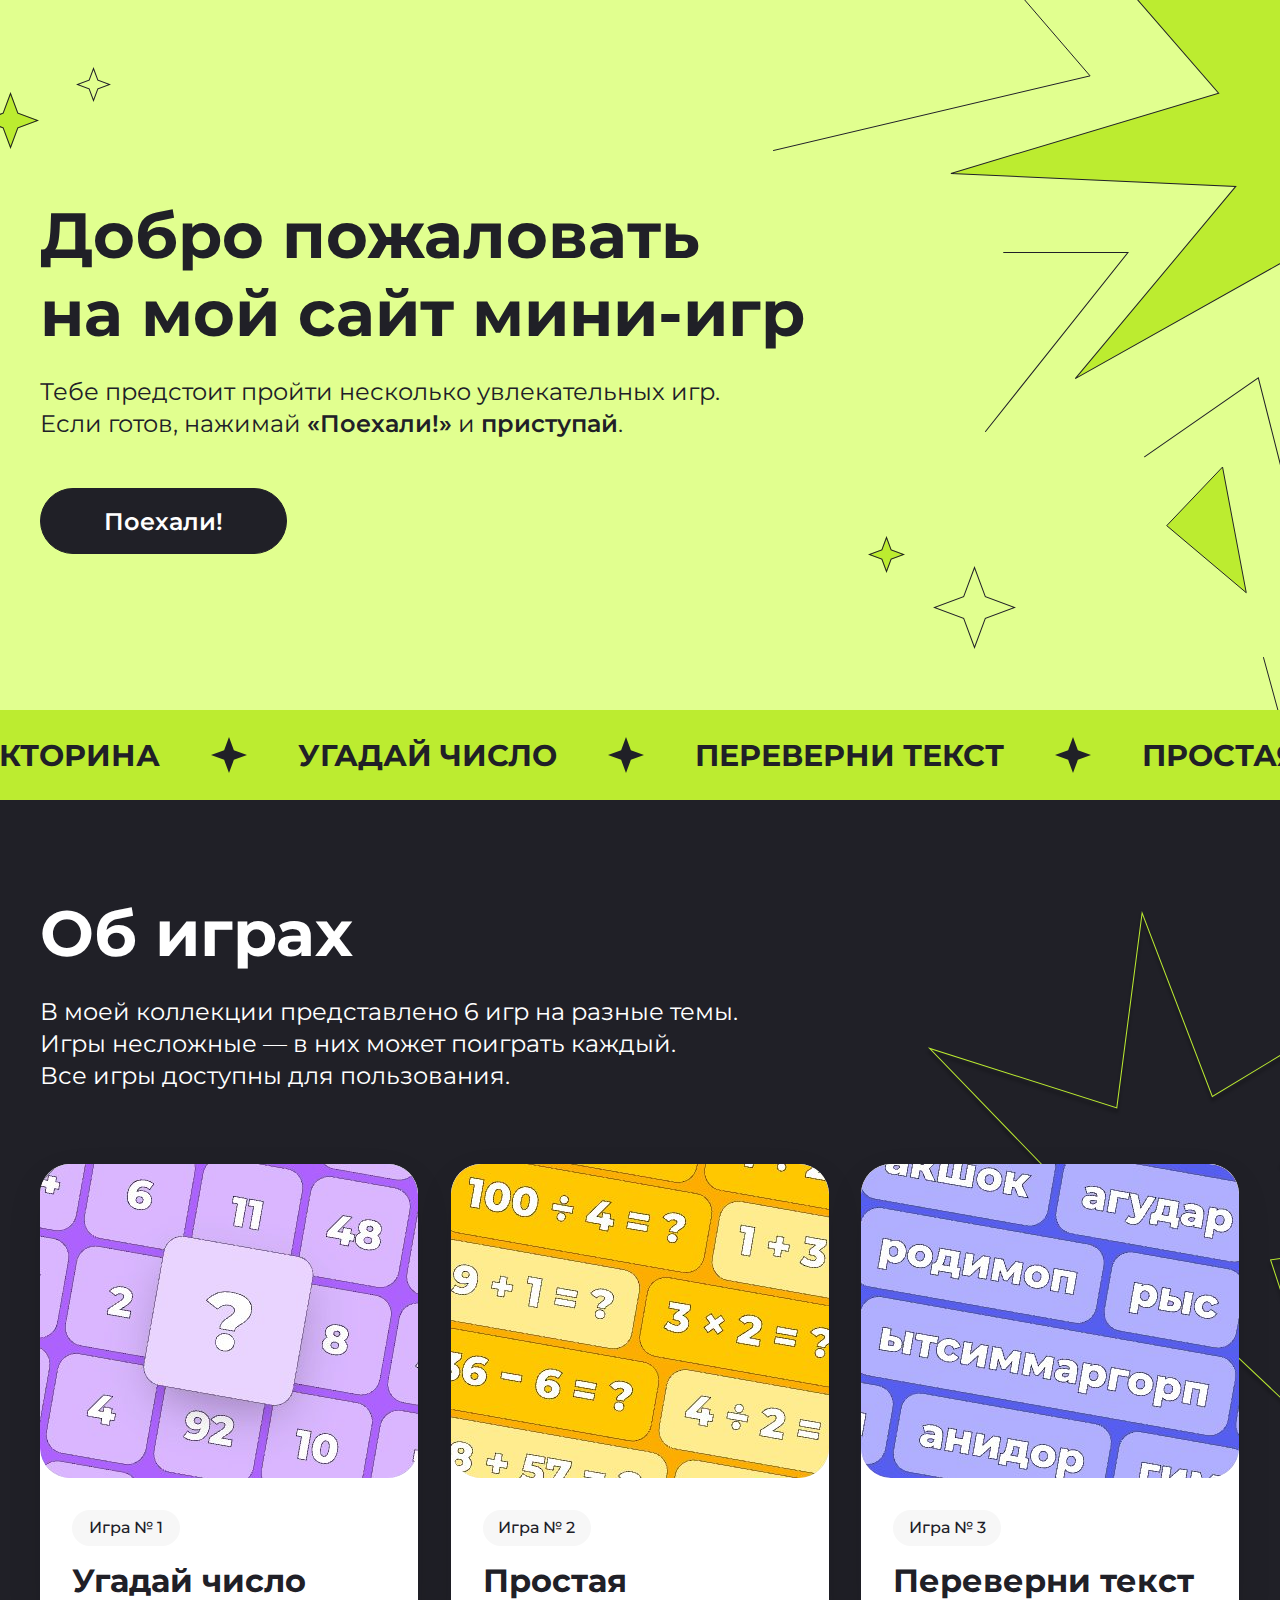
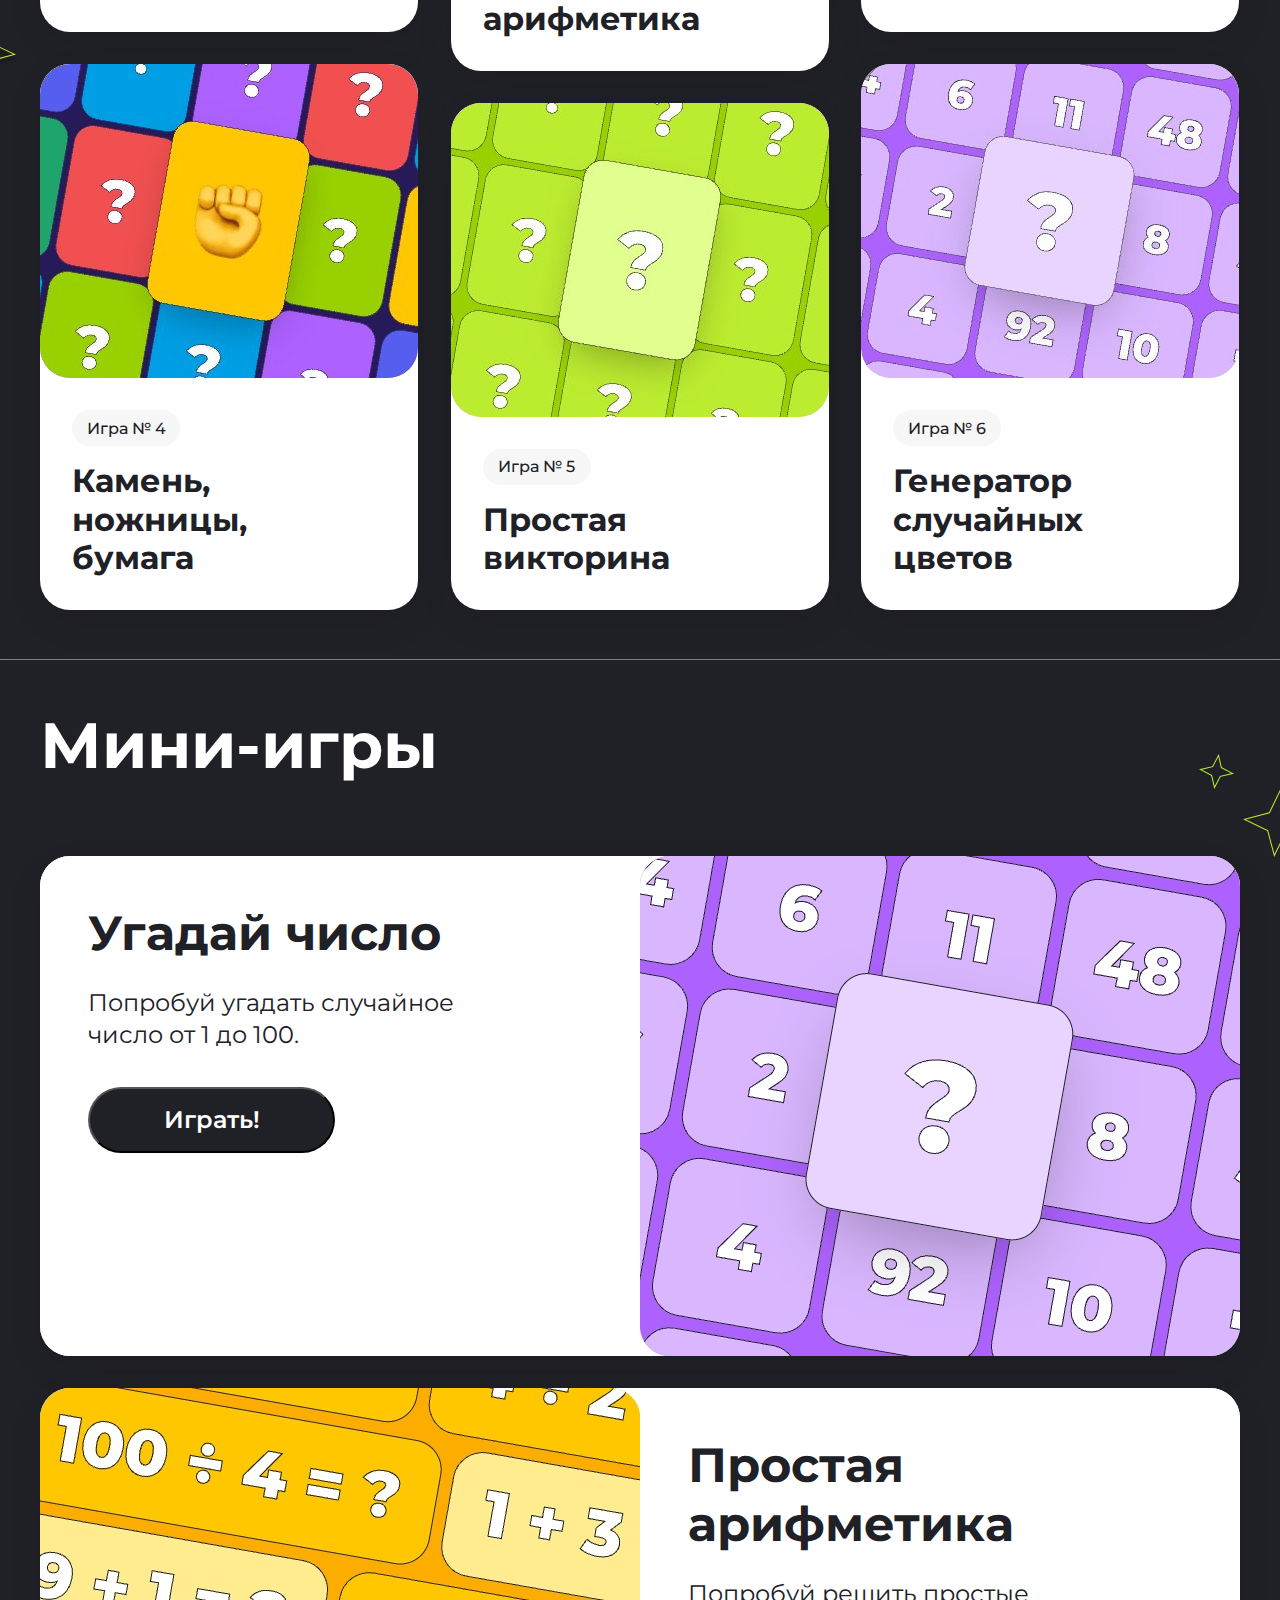
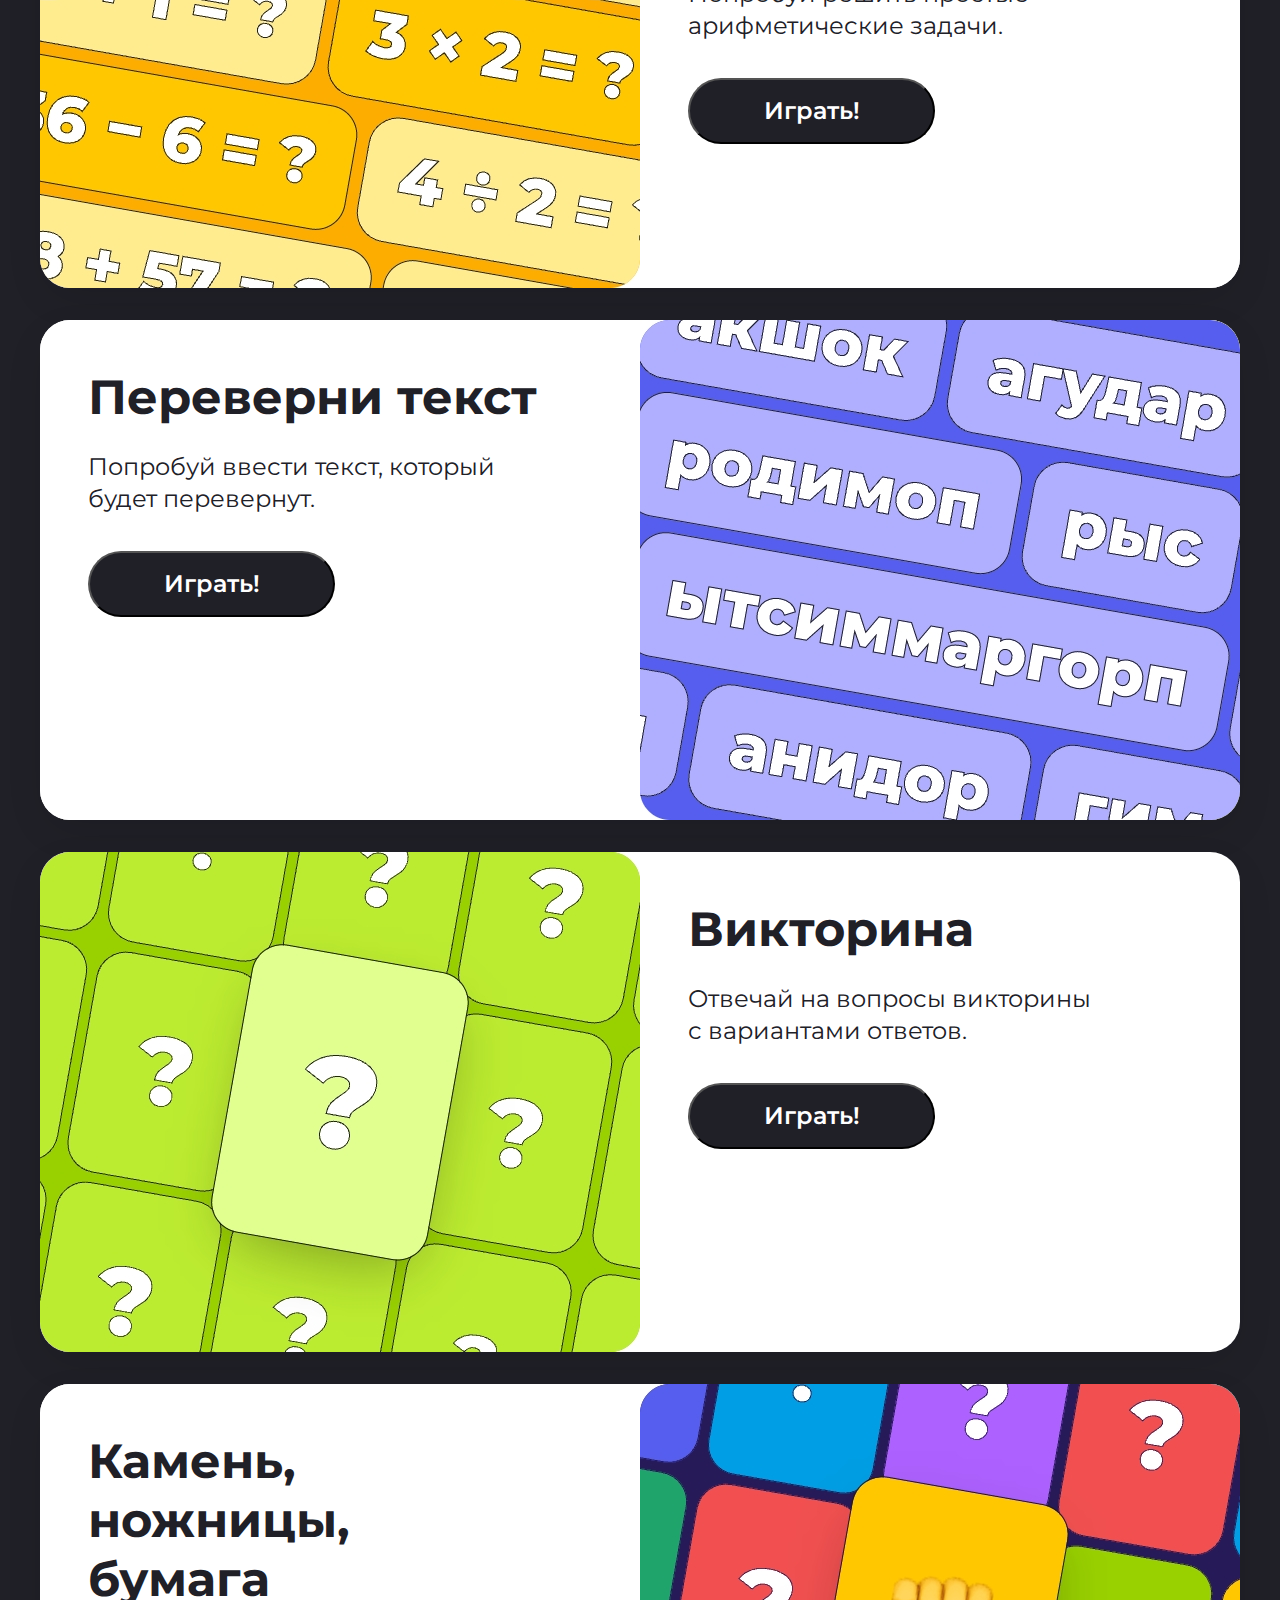
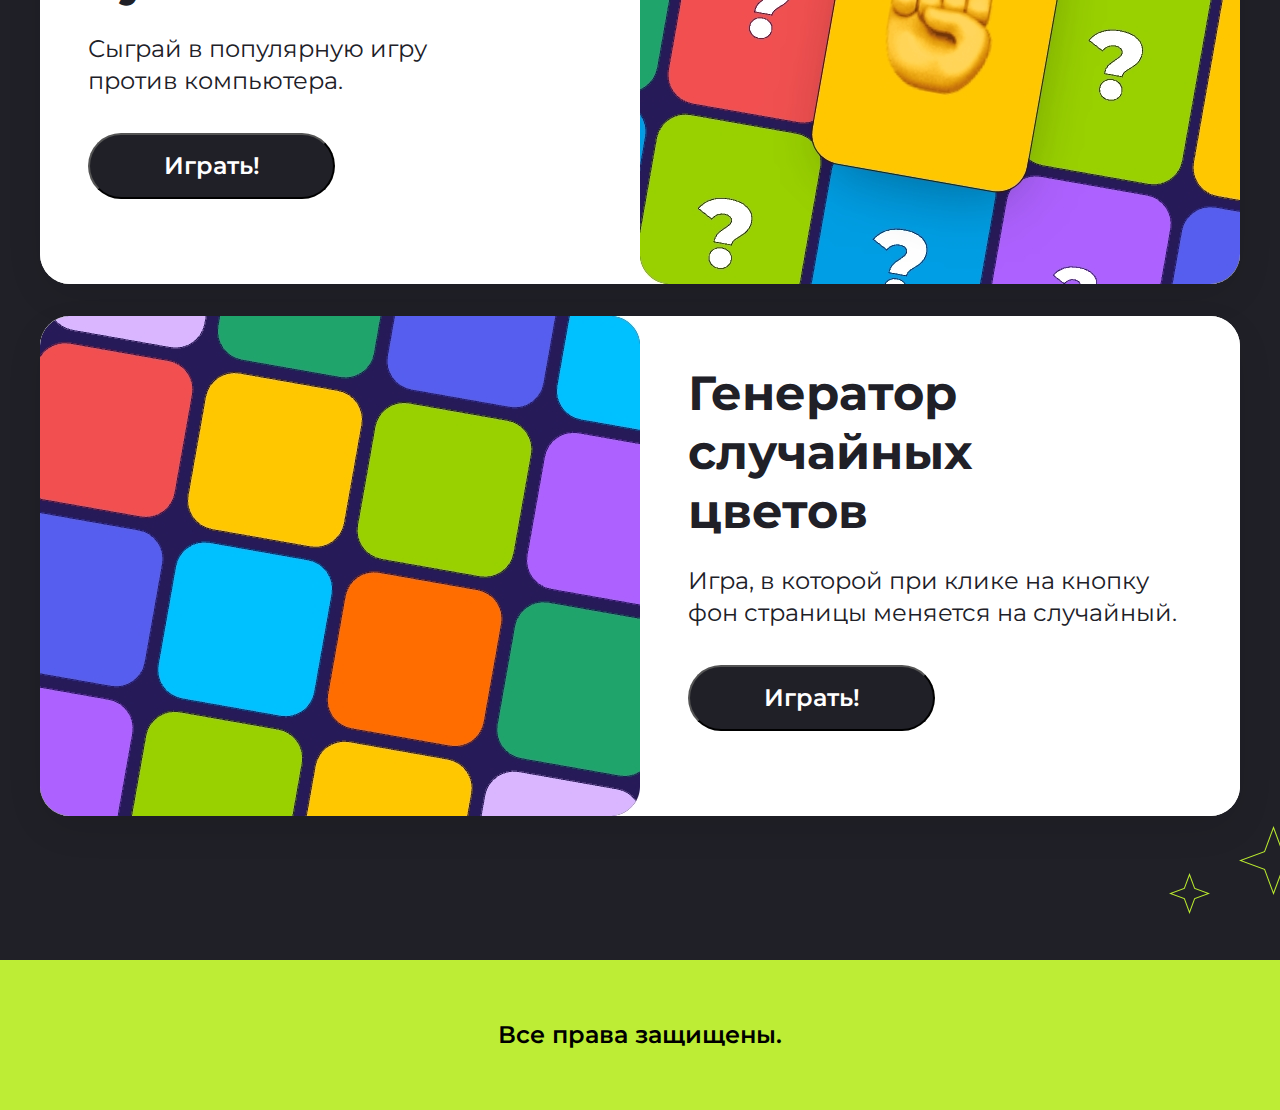
==== commit 7c6f5029: "Сылка-якорь меняется при изменении размера экрана" ====
--- a/index.html
+++ b/index.html
@@ -198,7 +198,7 @@
 
     </section>
 
-    <section class="mini-games center">
+    <section class="mini-games center" id="miniGames">
 
         <div class="mini-games__svg mini-games__svg--1"></div>
         <div class="mini-games__svg mini-games__svg--2"></div>
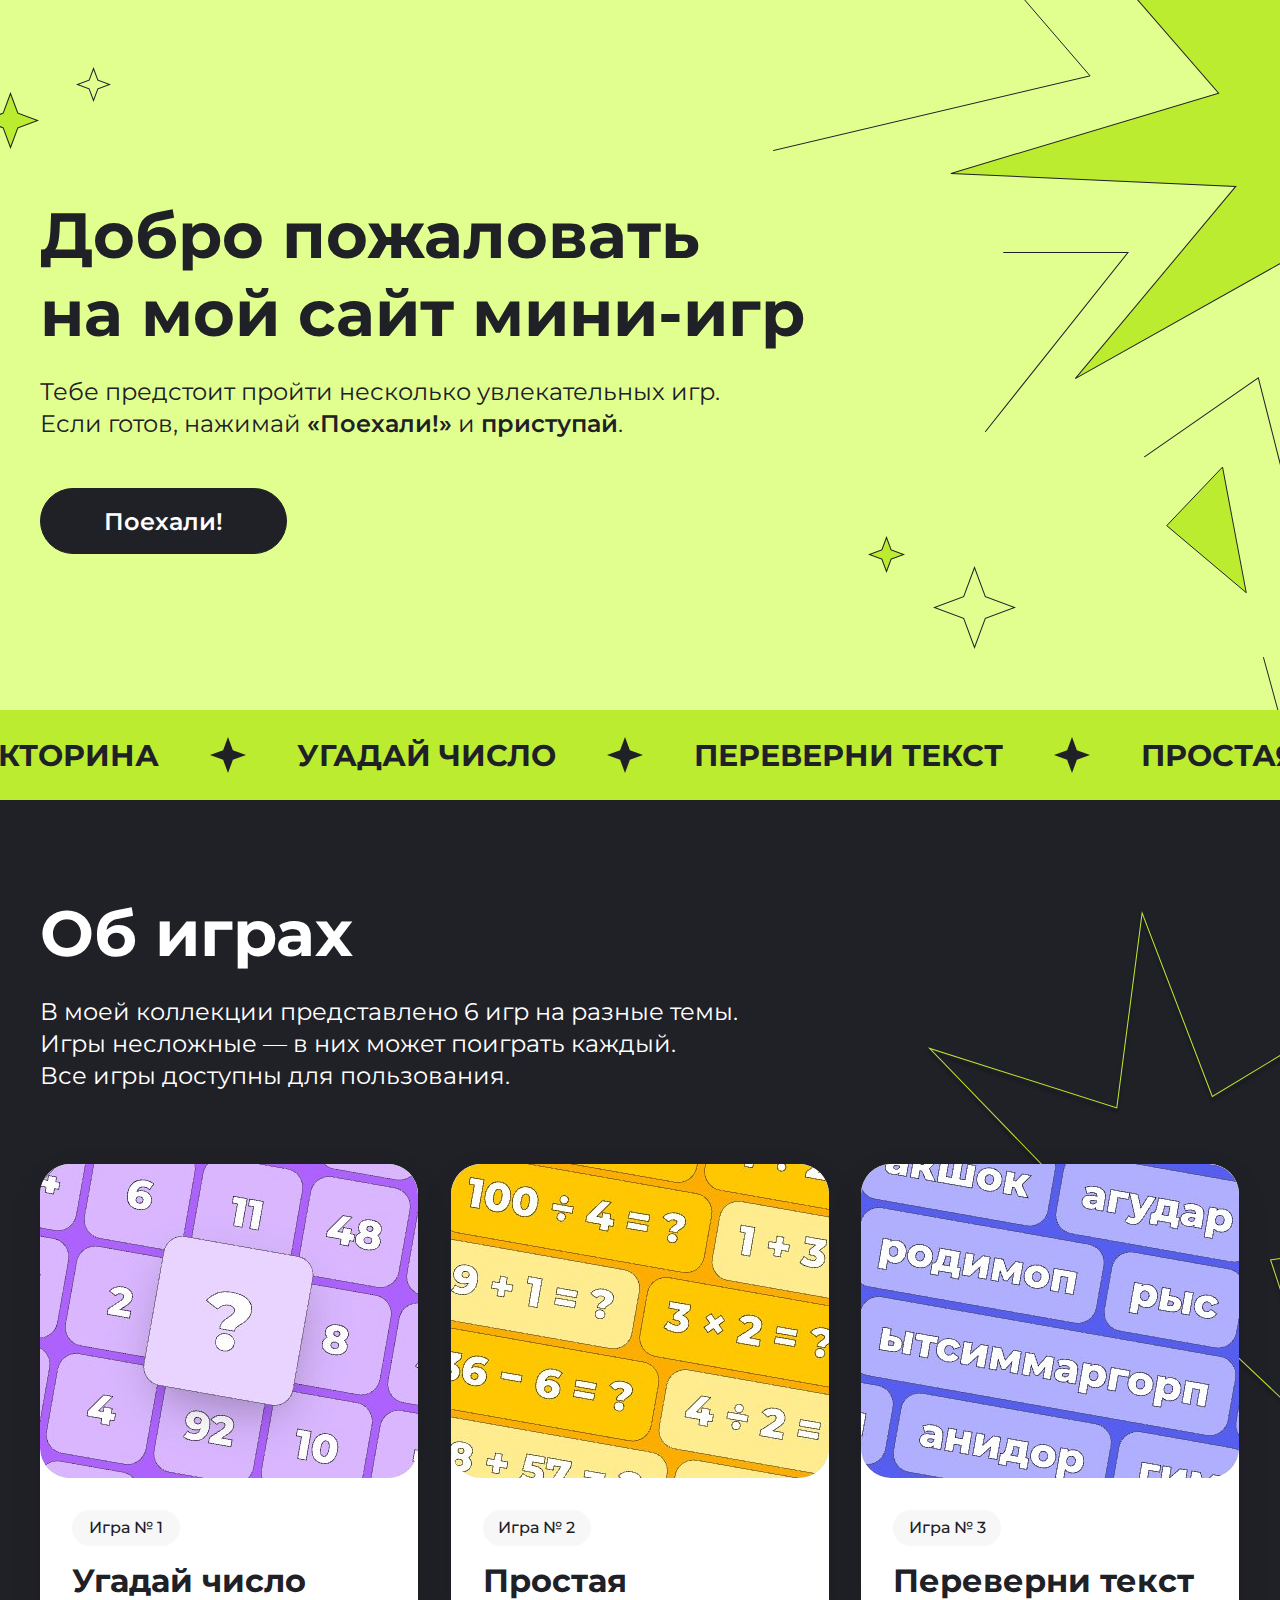
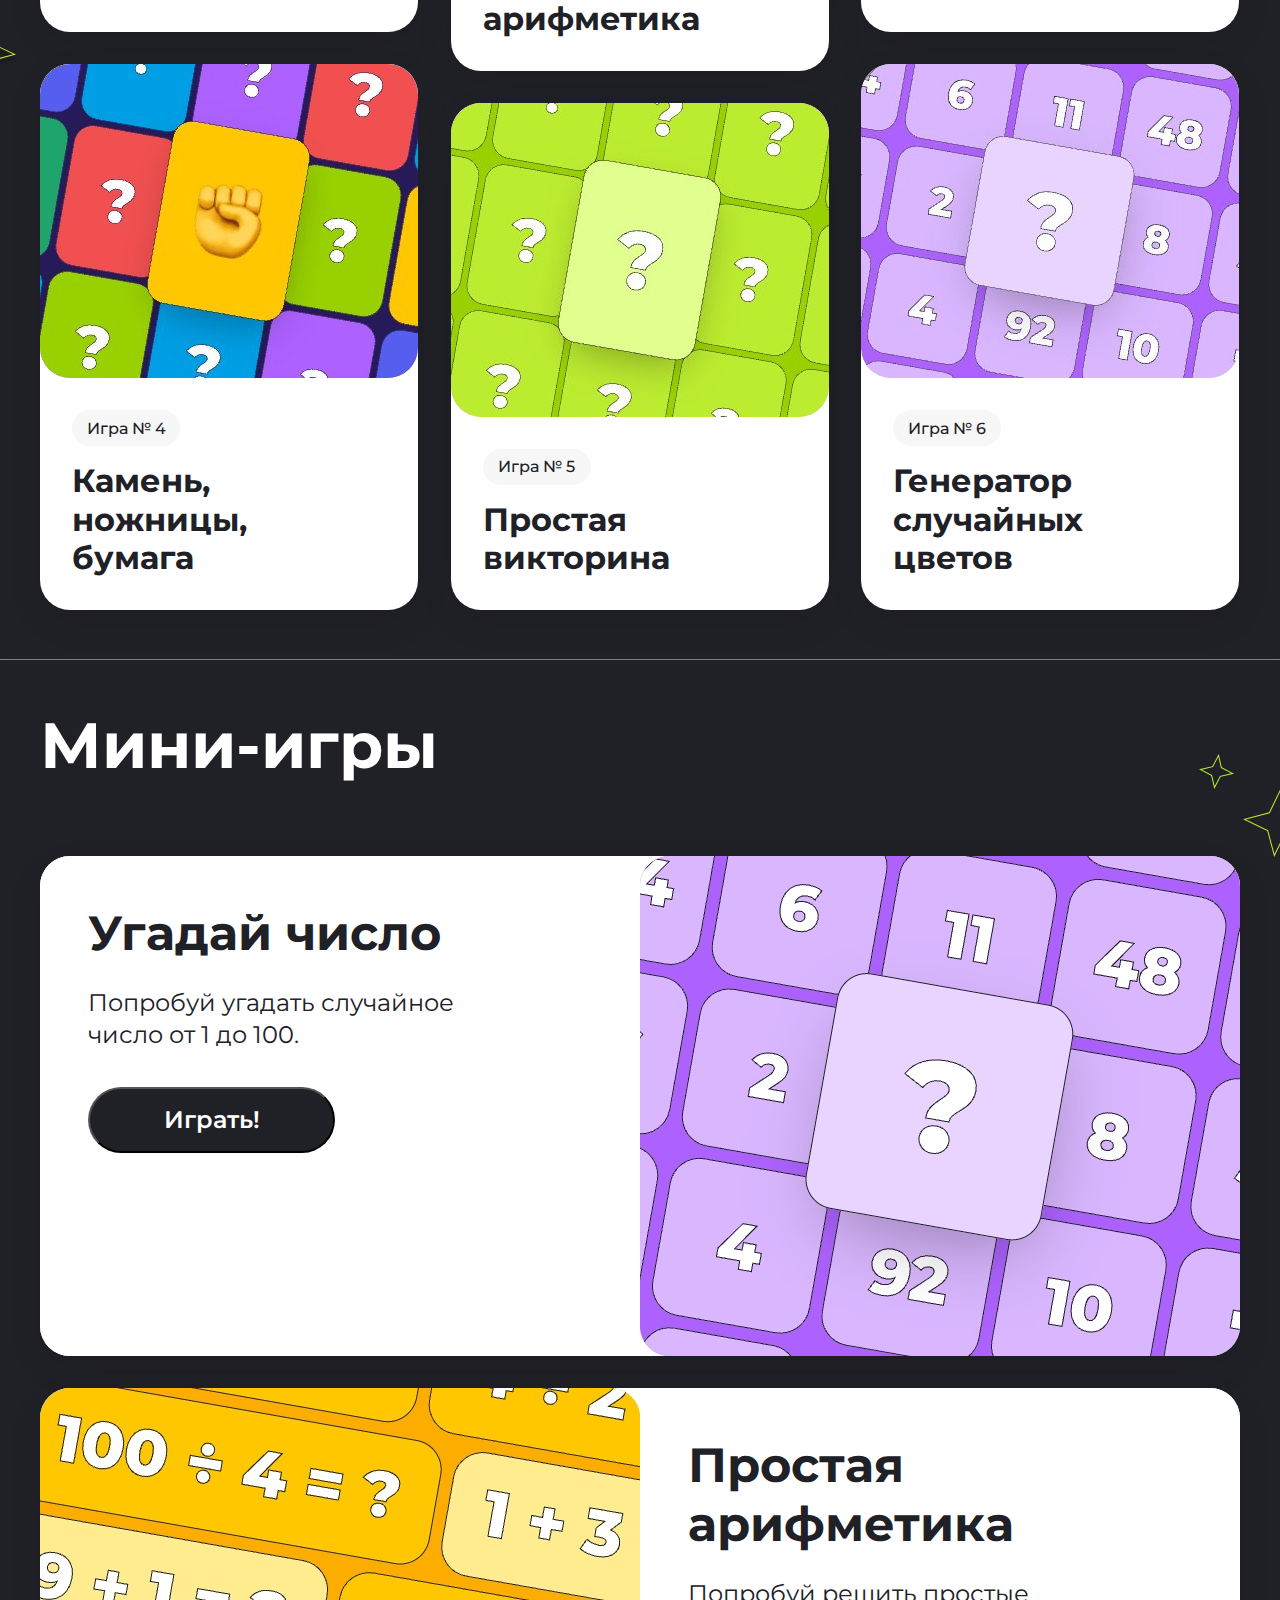
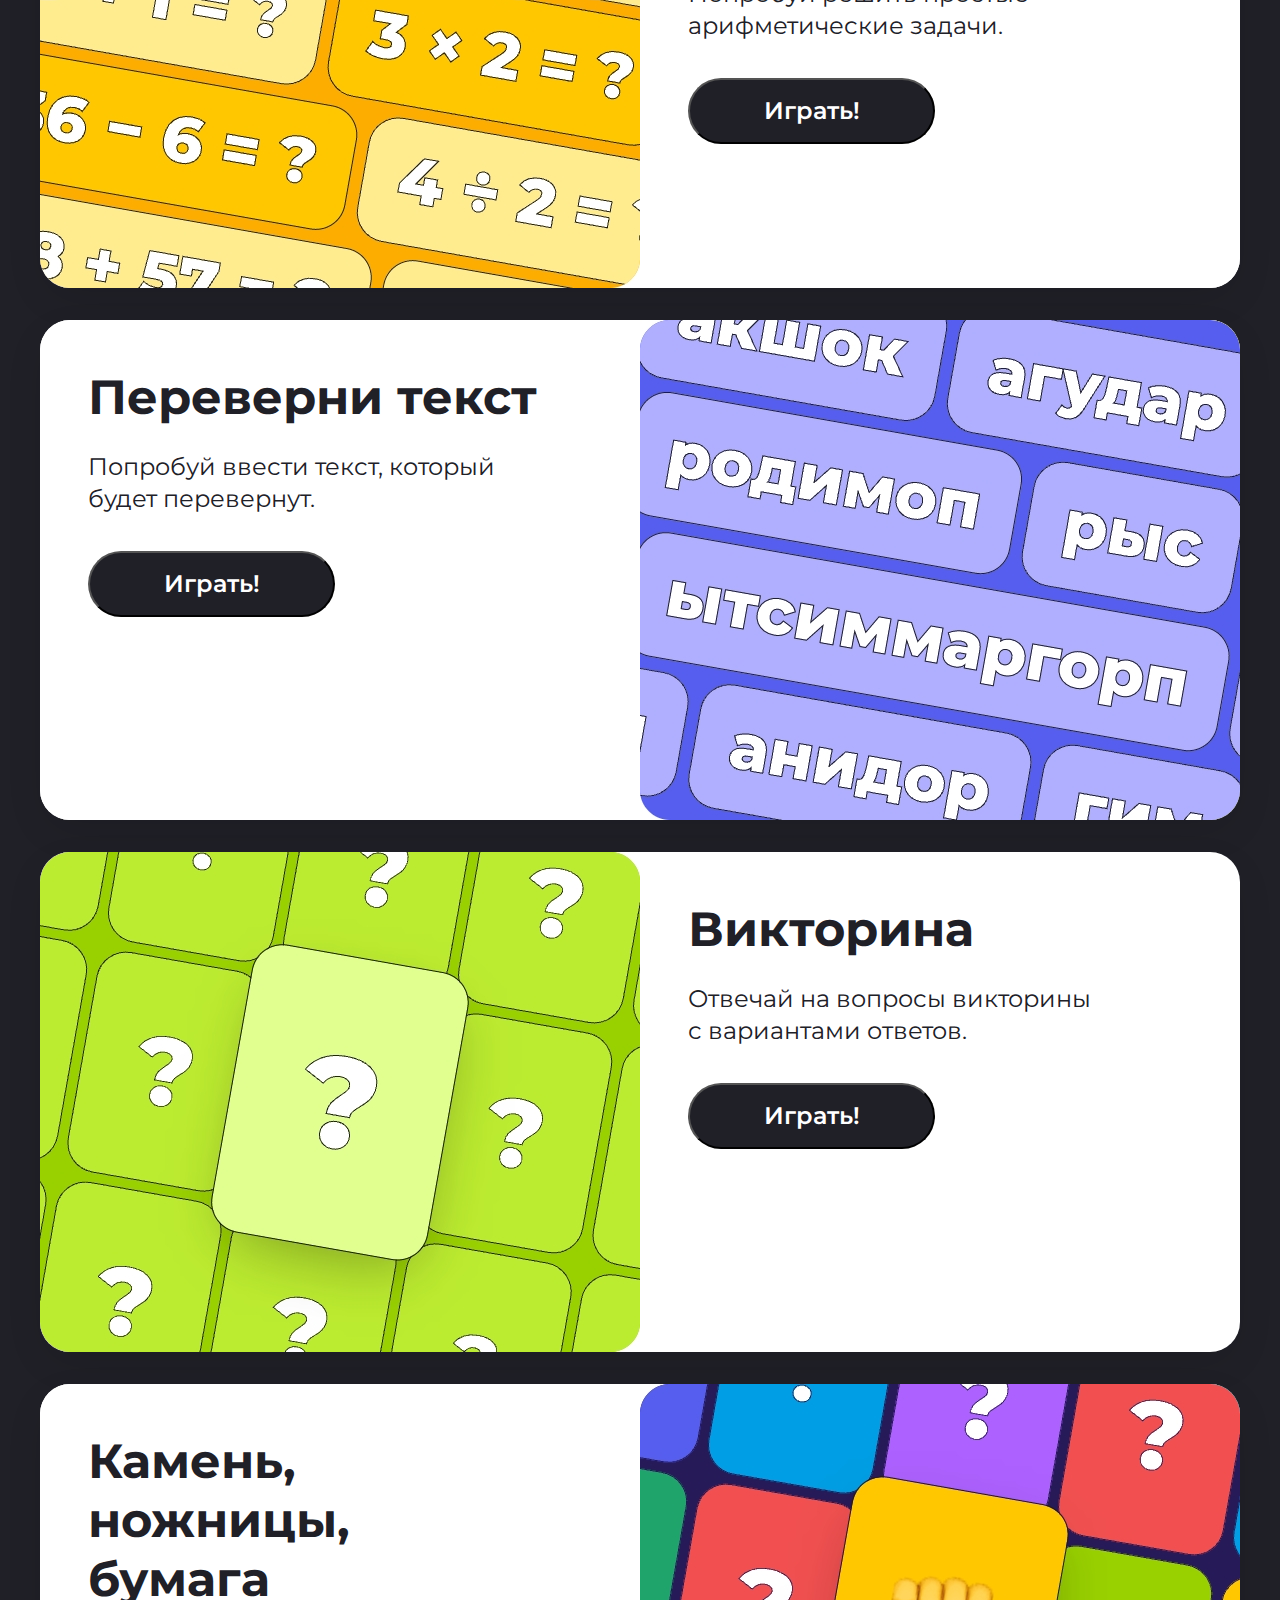
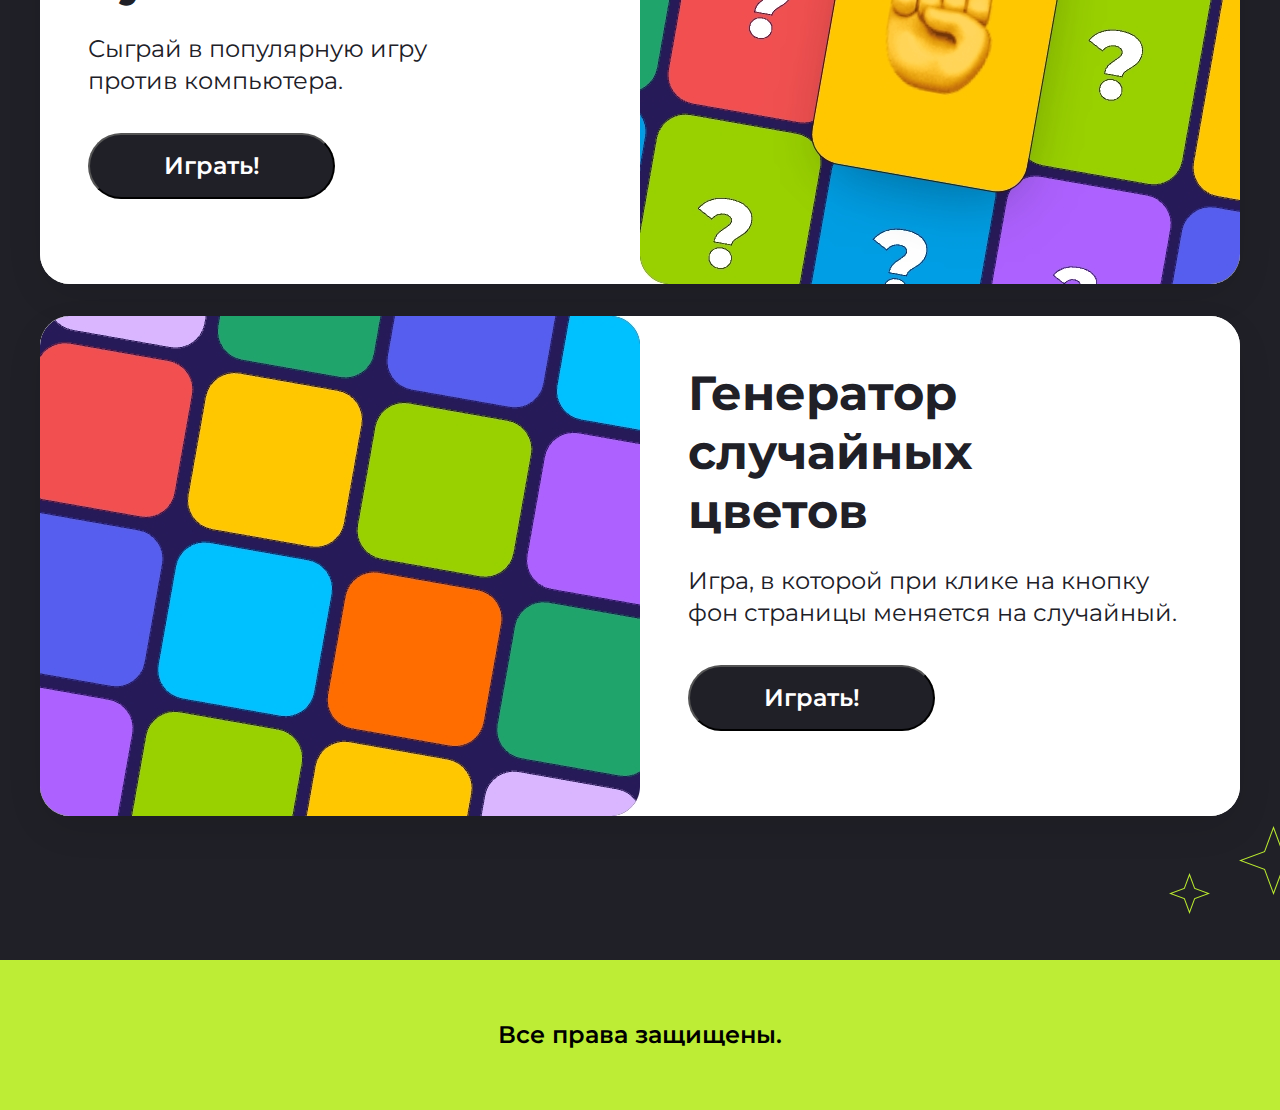
==== commit f8a1fff4: "Merge pull request #9 from TimofeyOrekhov/hw-8" ====
--- a/index.html
+++ b/index.html
@@ -198,7 +198,7 @@
 
     </section>
 
-    <section class="mini-games center" id="miniGames">
+    <section class="mini-games center">
 
         <div class="mini-games__svg mini-games__svg--1"></div>
         <div class="mini-games__svg mini-games__svg--2"></div>
@@ -253,7 +253,7 @@
                 <div class="mini-games__content">
                     <h3 class="mini-games__name">Камень, <br>ножницы, <br>бумага</h3>
                     <p class="mini-games__description">Сыграй в популярную игру <br>против компьютера.</p>
-                    <button class="mini-games__button" id="rockPaperScissorsButon">Играть!</button>
+                    <button class="mini-games__button" id="rockPaperScissorsButton">Играть!</button>
                 </div>
                 <img src="./img/rock paper scissors big.jpeg" alt="Игра 'Камень, ножницы, бумага'">
             </article>
@@ -264,7 +264,7 @@
                     <h3 class="mini-games__name">Генератор <br>случайных <br>цветов</h3>
                     <p class="mini-games__description">Игра, в которой при клике на кнопку фон страницы меняется на
                         случайный.</p>
-                    <button class="mini-games__button" id="randomColorGeneratorButton">Играть!</button>
+                    <button class="mini-games__button">Играть!</button>
                 </div>
                 <img src="./img/random color generator big.jpeg" alt="Игра 'Генератор случайных цветов'">
             </article>
@@ -277,6 +277,7 @@
 
     <script src="./scripts/script.js"></script>
     <script src="./scripts/games.js"></script>
+    <script src="./scripts/hw-8.js"></script>
 </body>
 
 </html>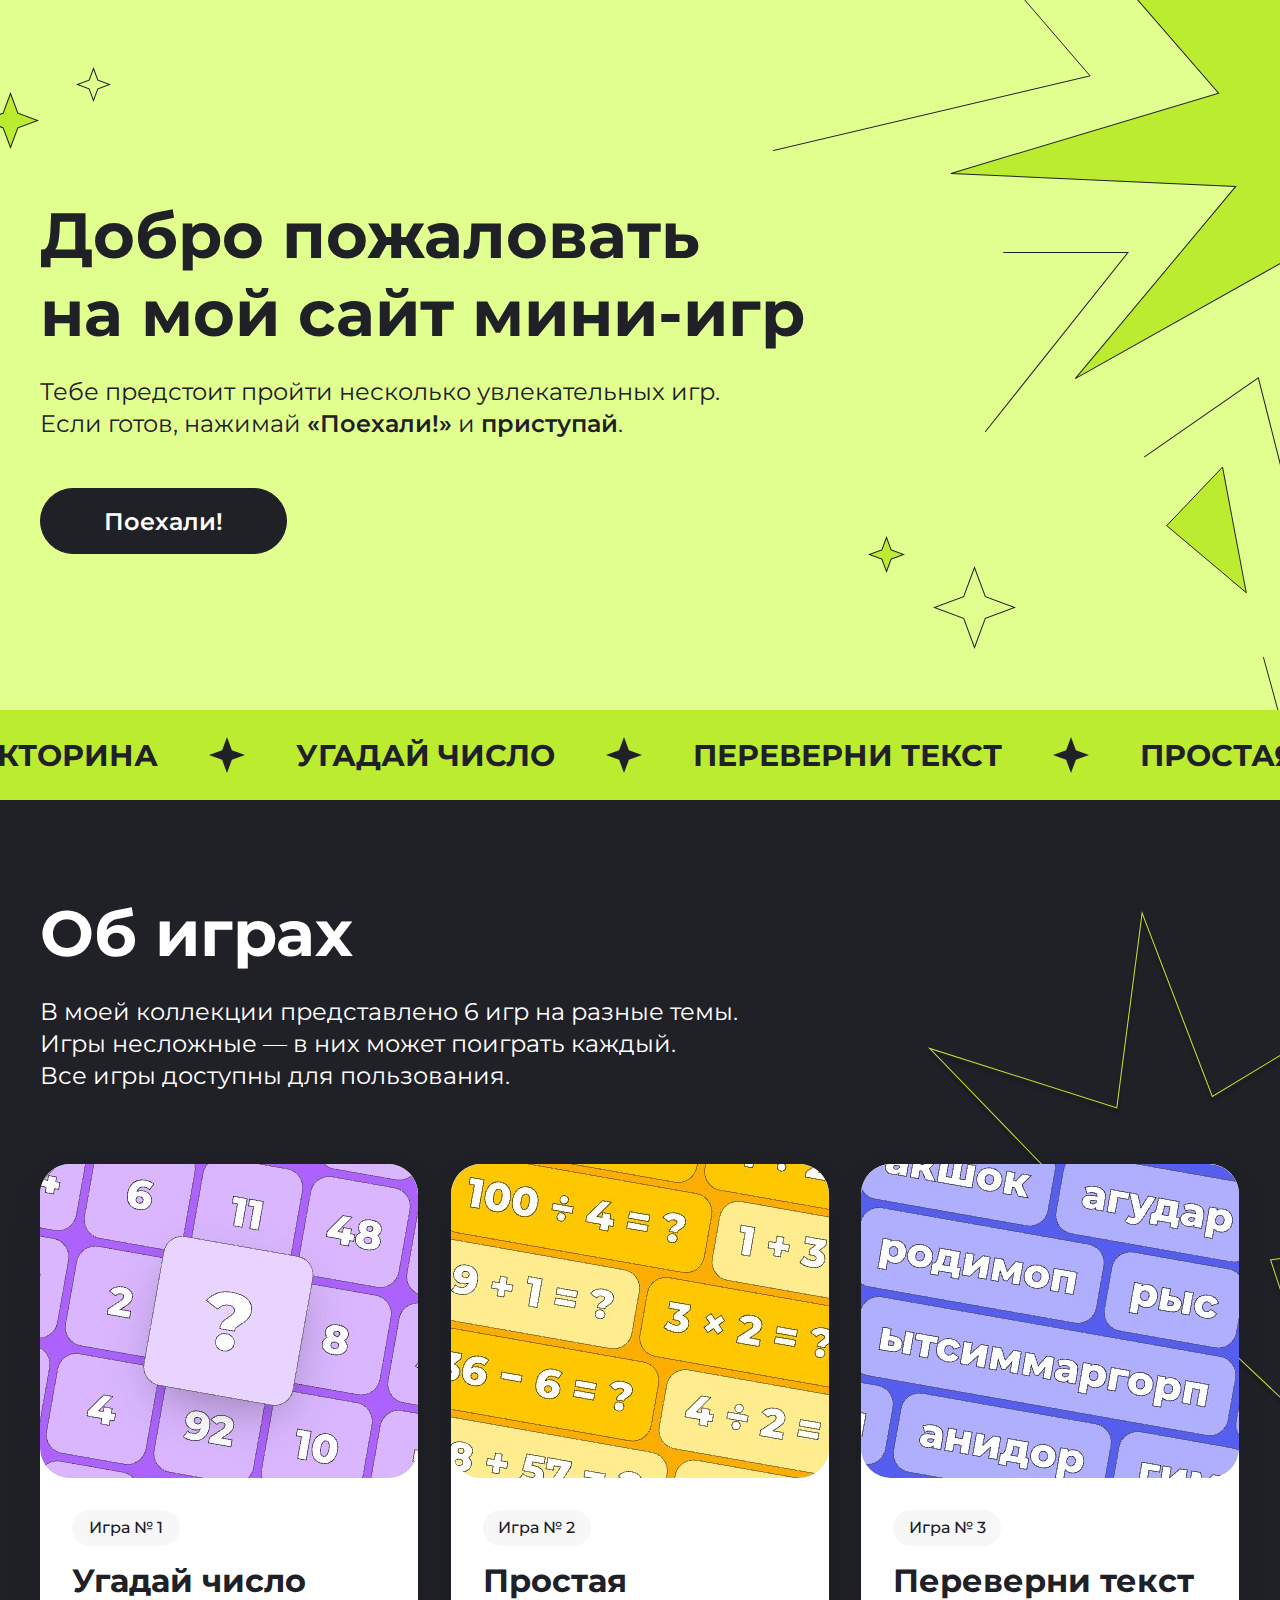
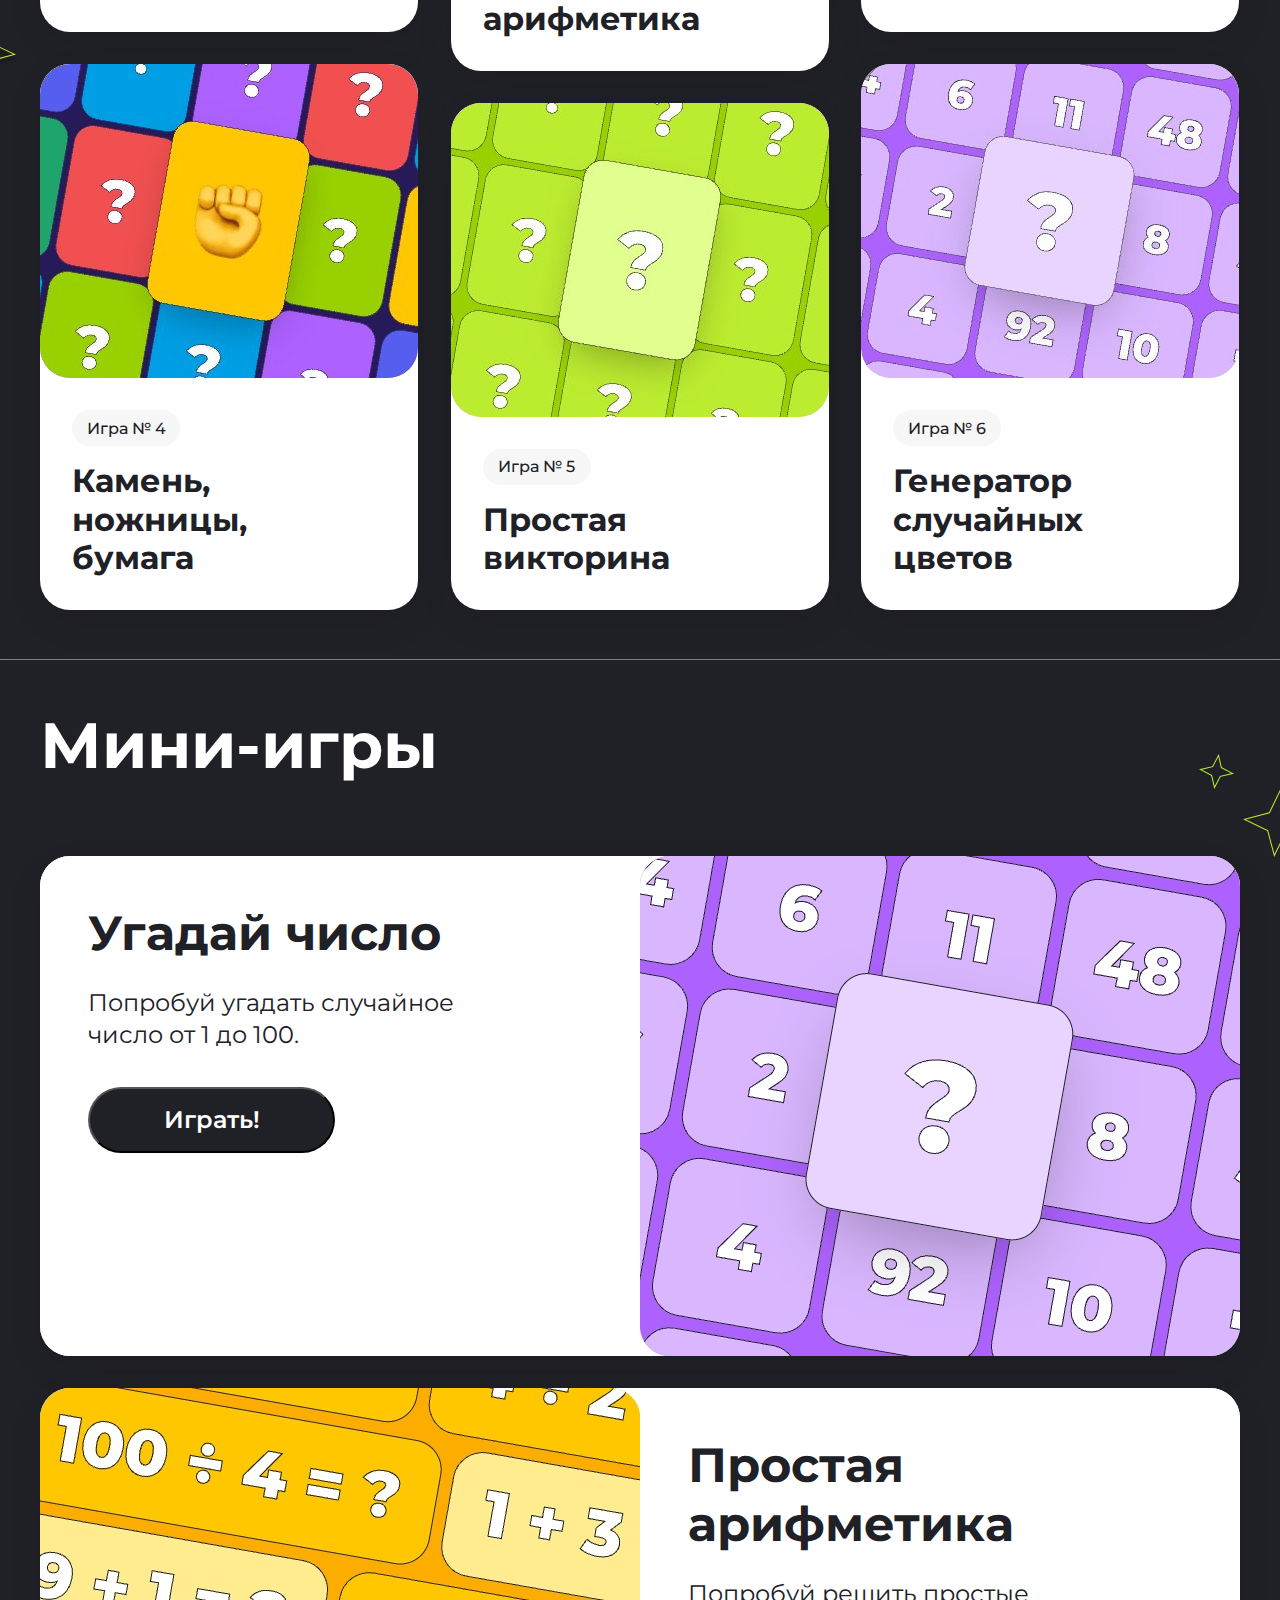
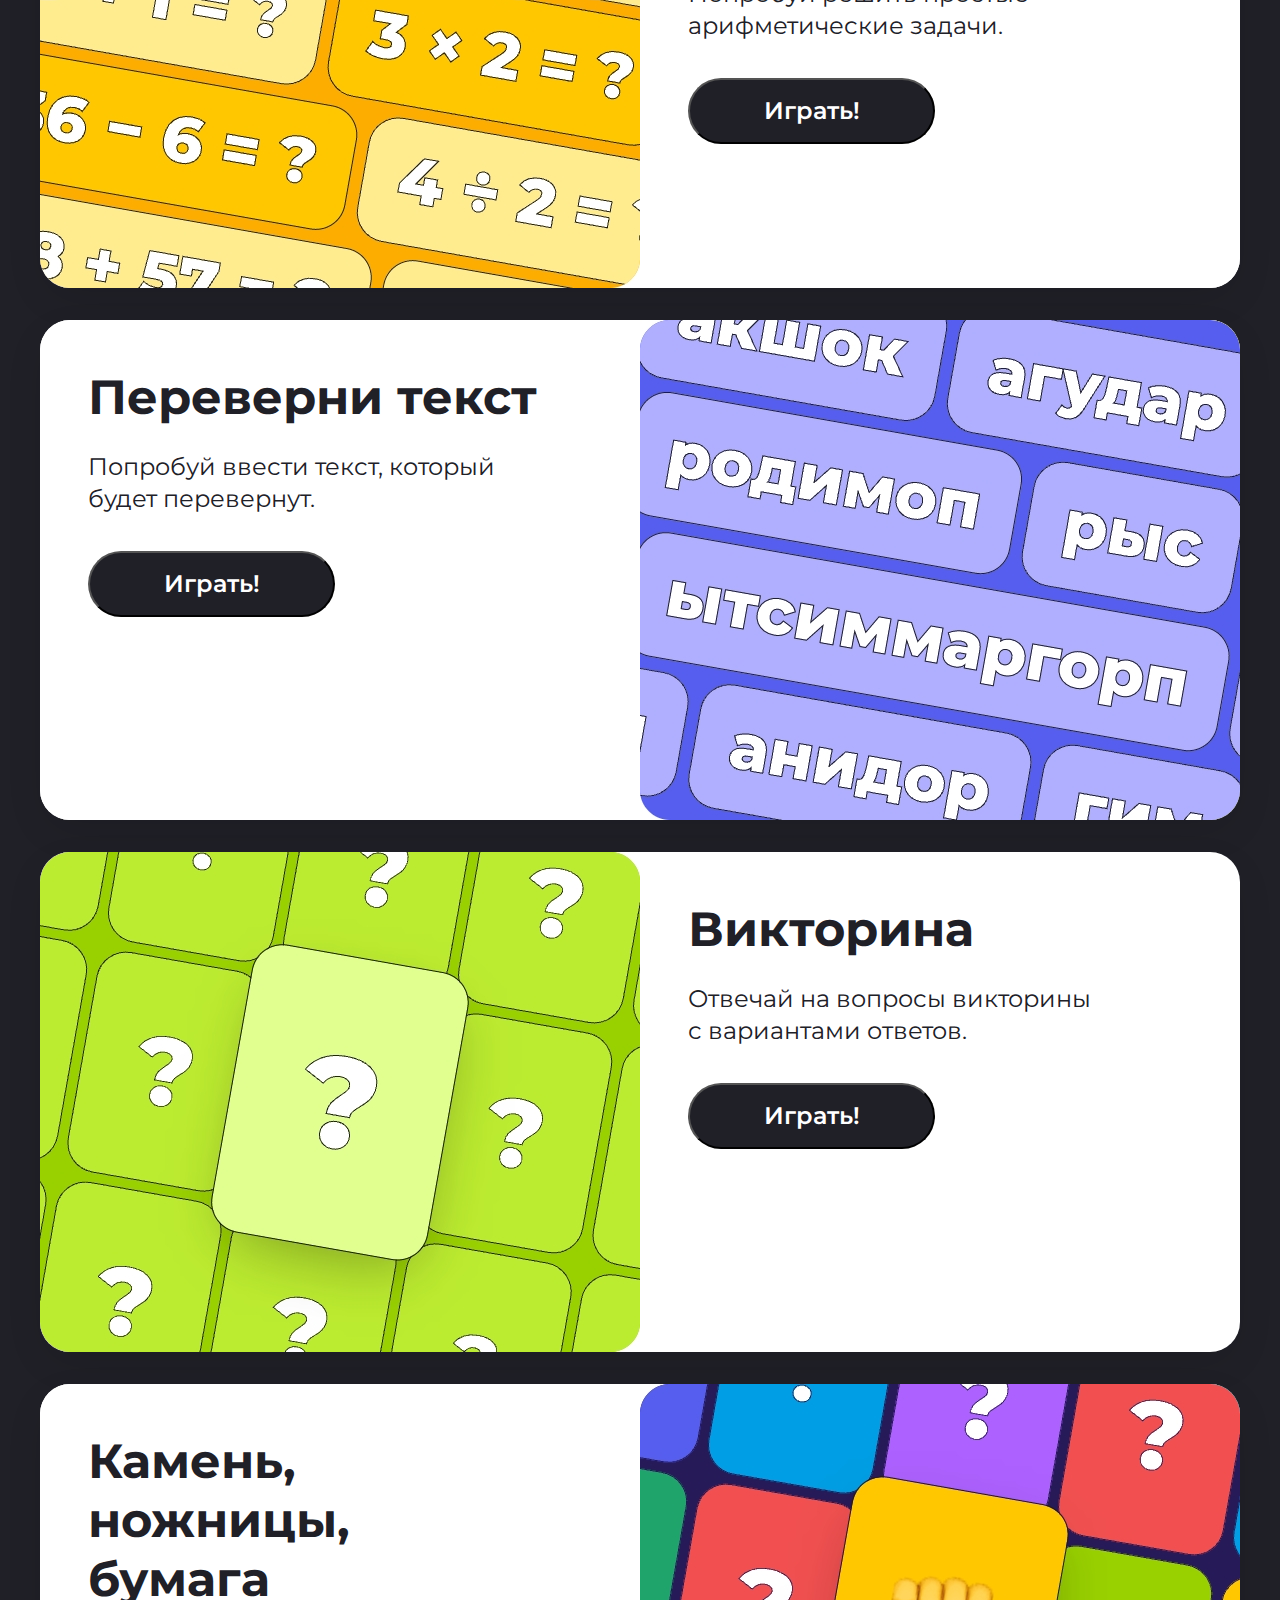
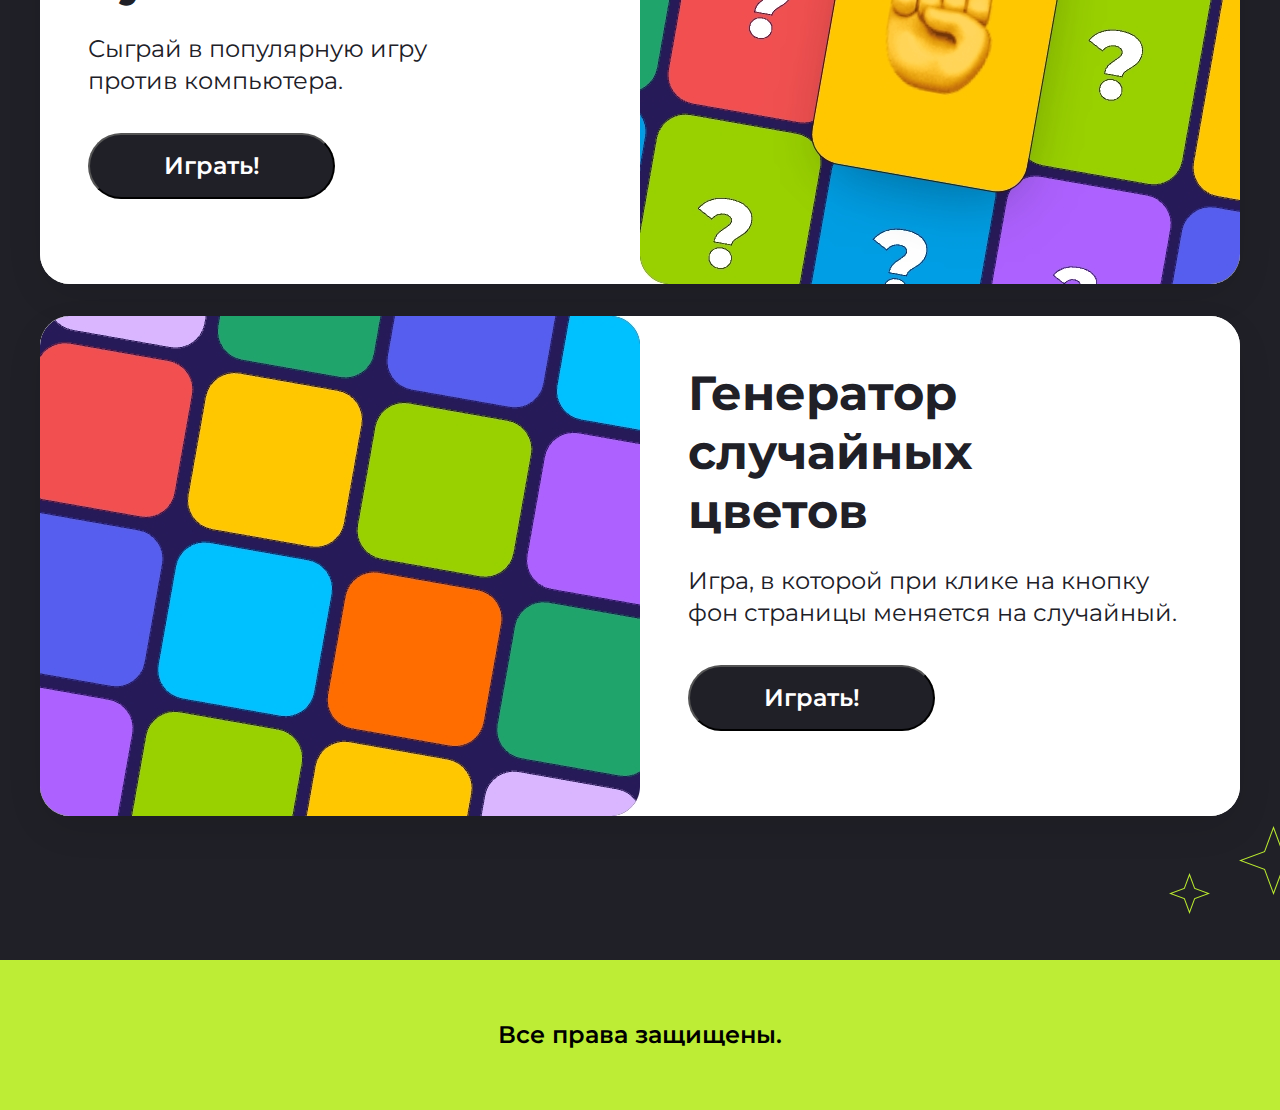
==== commit 8d723229: "Resolve merge conflicts between hw-9 and main" ====
--- a/index.html
+++ b/index.html
@@ -198,7 +198,7 @@
 
     </section>
 
-    <section class="mini-games center">
+    <section class="mini-games center" id="miniGames">
 
         <div class="mini-games__svg mini-games__svg--1"></div>
         <div class="mini-games__svg mini-games__svg--2"></div>
@@ -264,7 +264,7 @@
                     <h3 class="mini-games__name">Генератор <br>случайных <br>цветов</h3>
                     <p class="mini-games__description">Игра, в которой при клике на кнопку фон страницы меняется на
                         случайный.</p>
-                    <button class="mini-games__button">Играть!</button>
+                    <button class="mini-games__button" id="randomColorGeneratorButton">Играть!</button>
                 </div>
                 <img src="./img/random color generator big.jpeg" alt="Игра 'Генератор случайных цветов'">
             </article>
@@ -277,7 +277,6 @@
 
     <script src="./scripts/script.js"></script>
     <script src="./scripts/games.js"></script>
-    <script src="./scripts/hw-8.js"></script>
 </body>
 
 </html>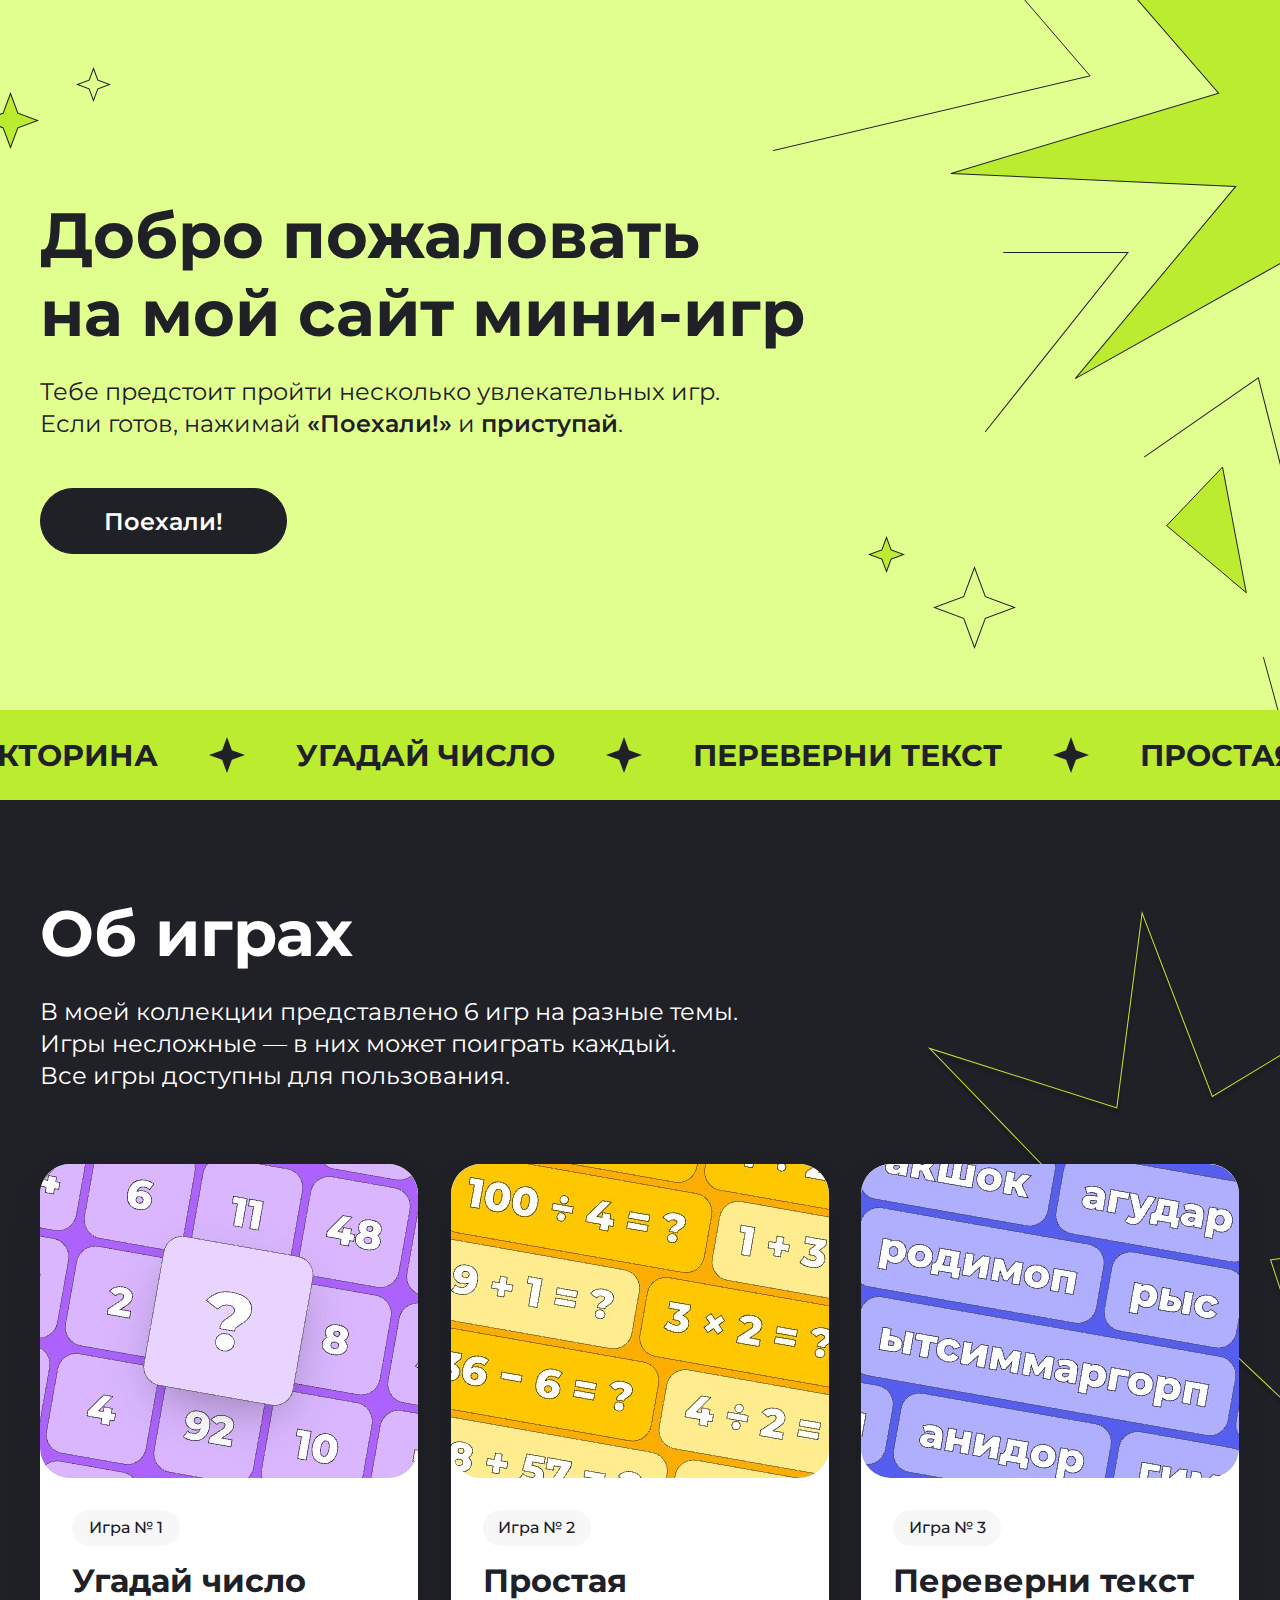
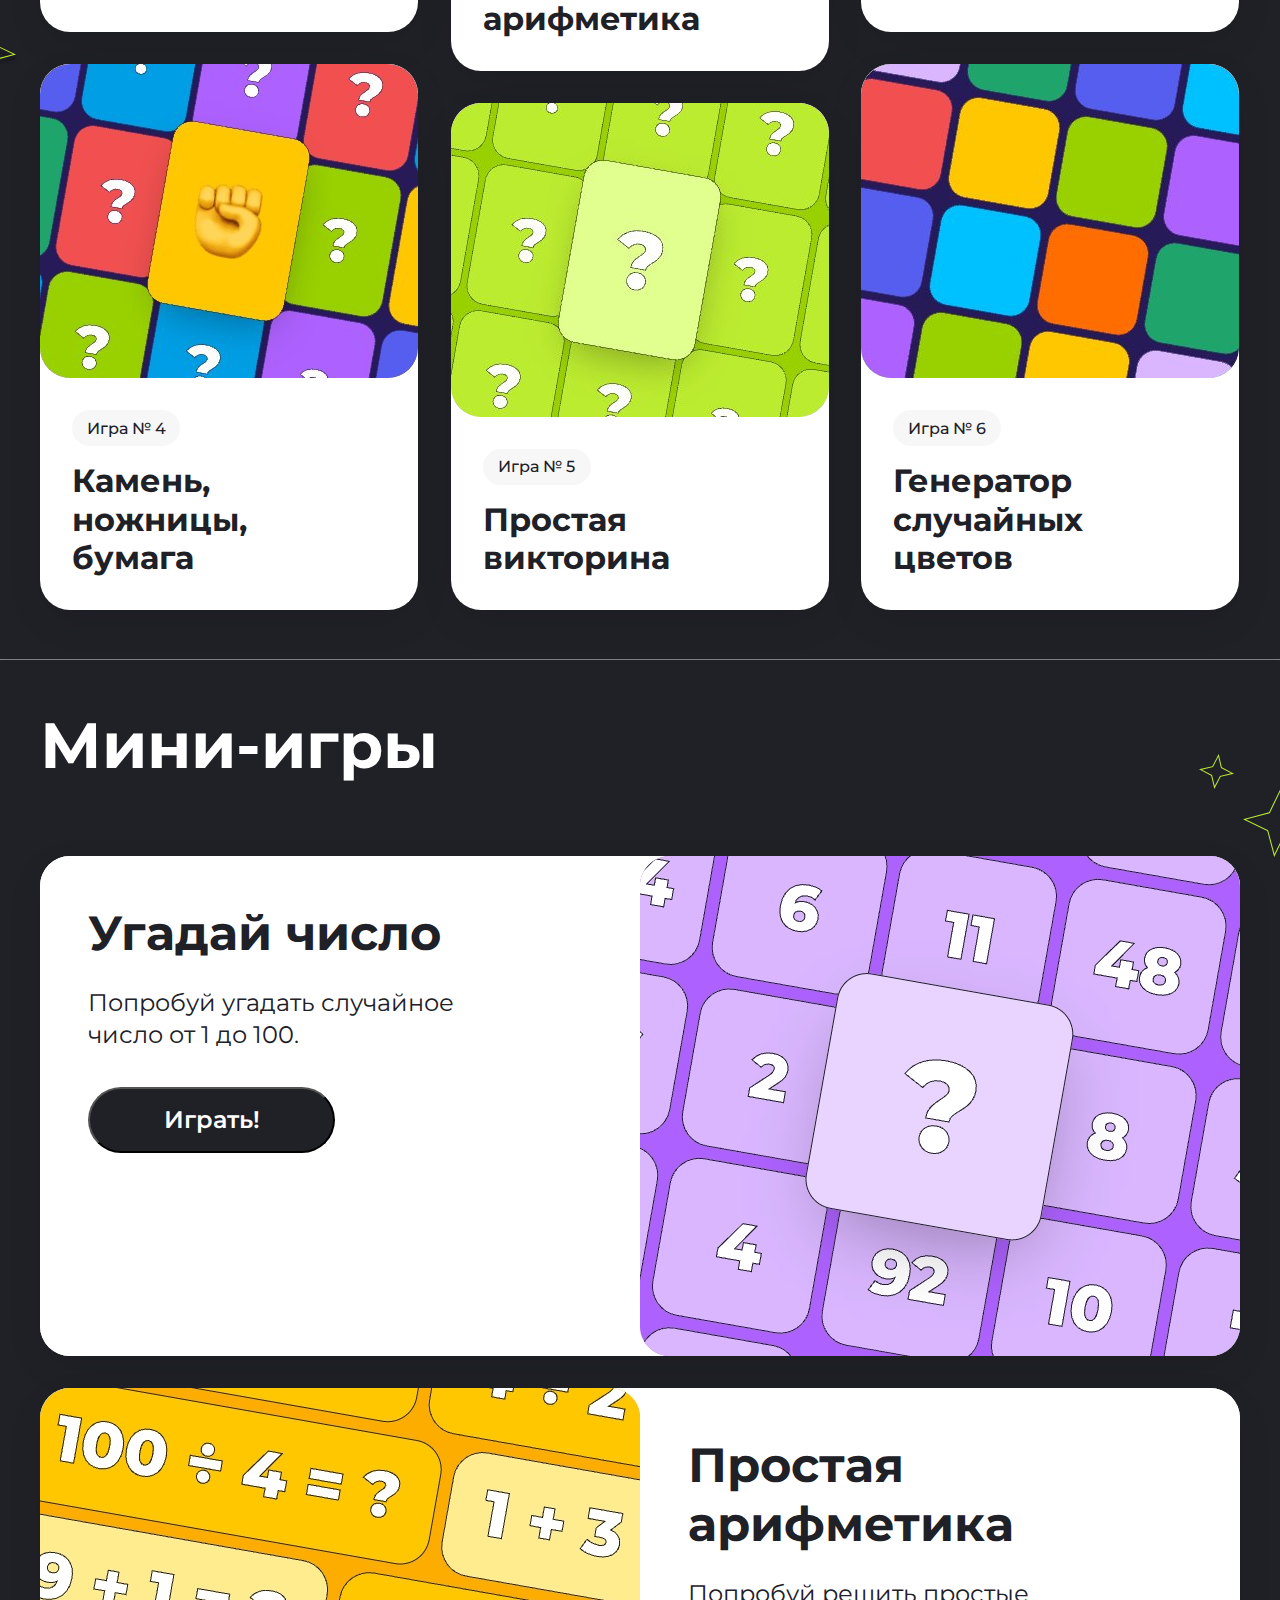
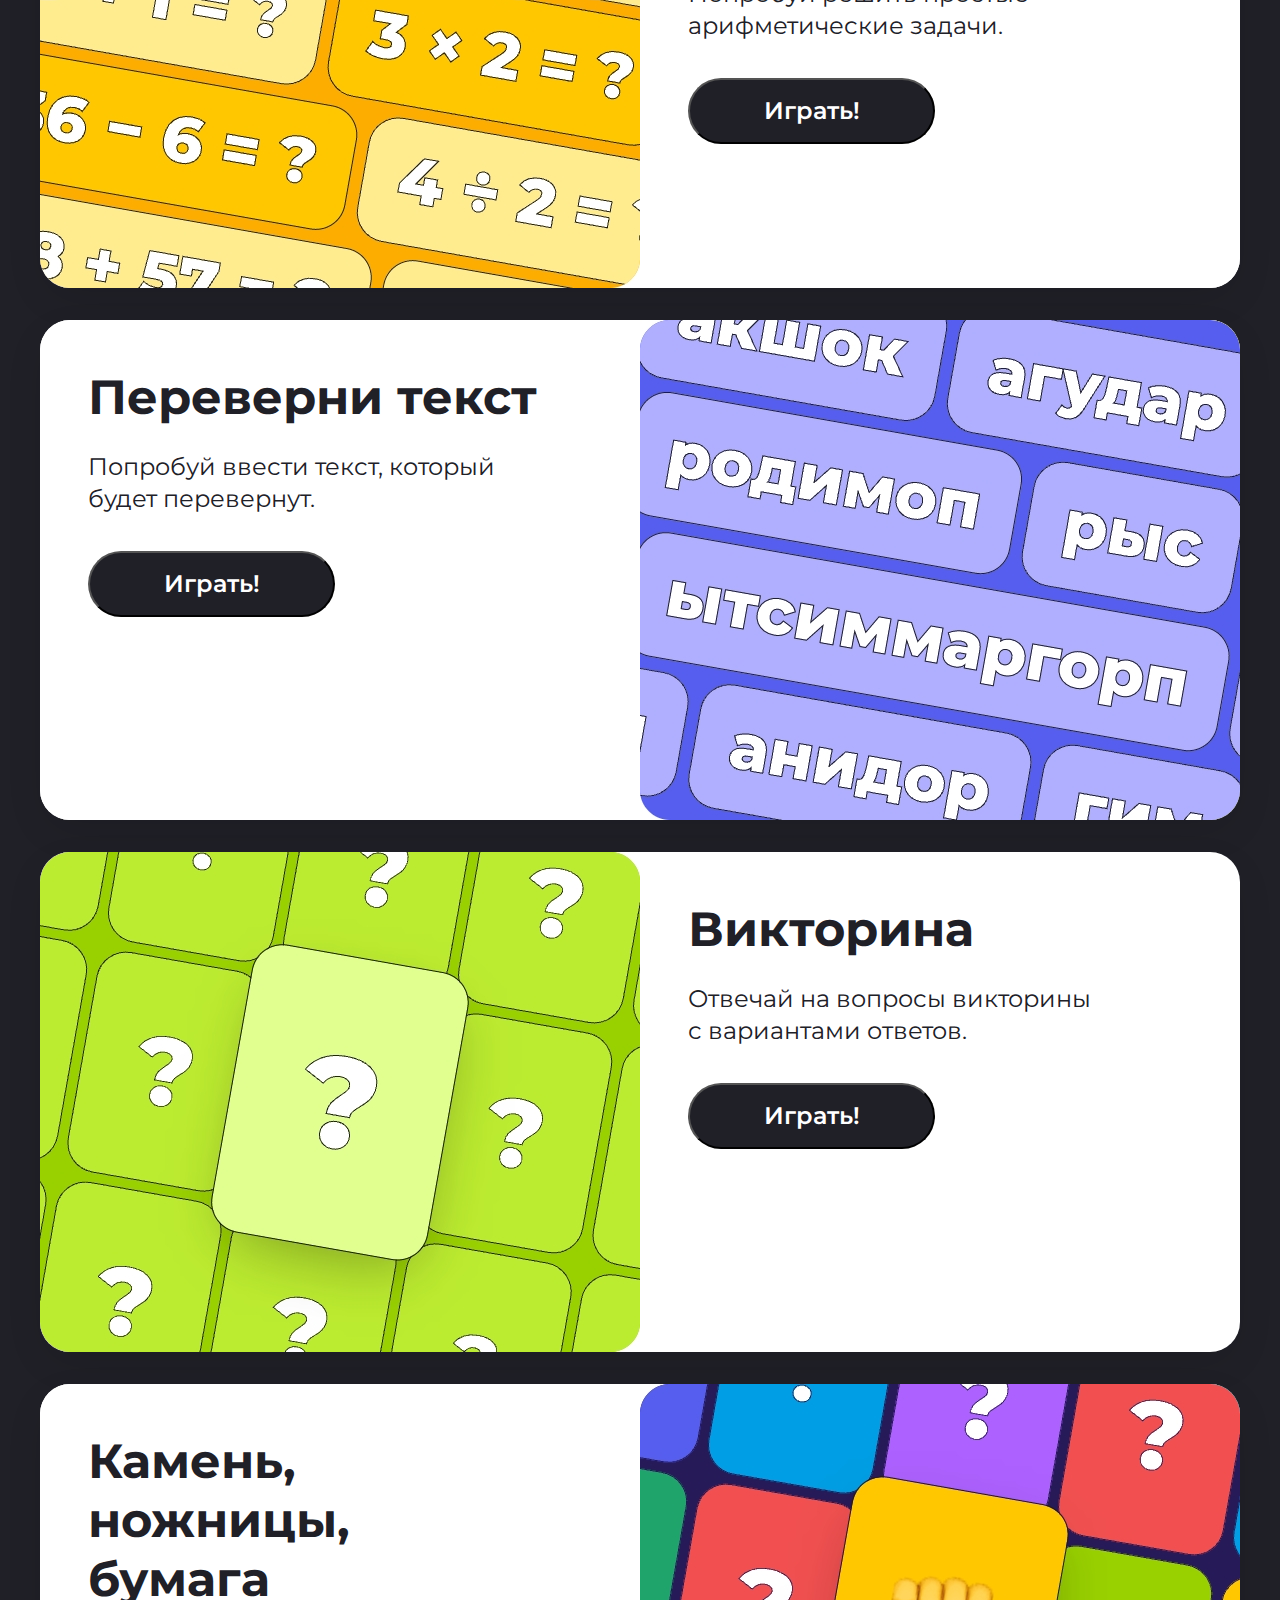
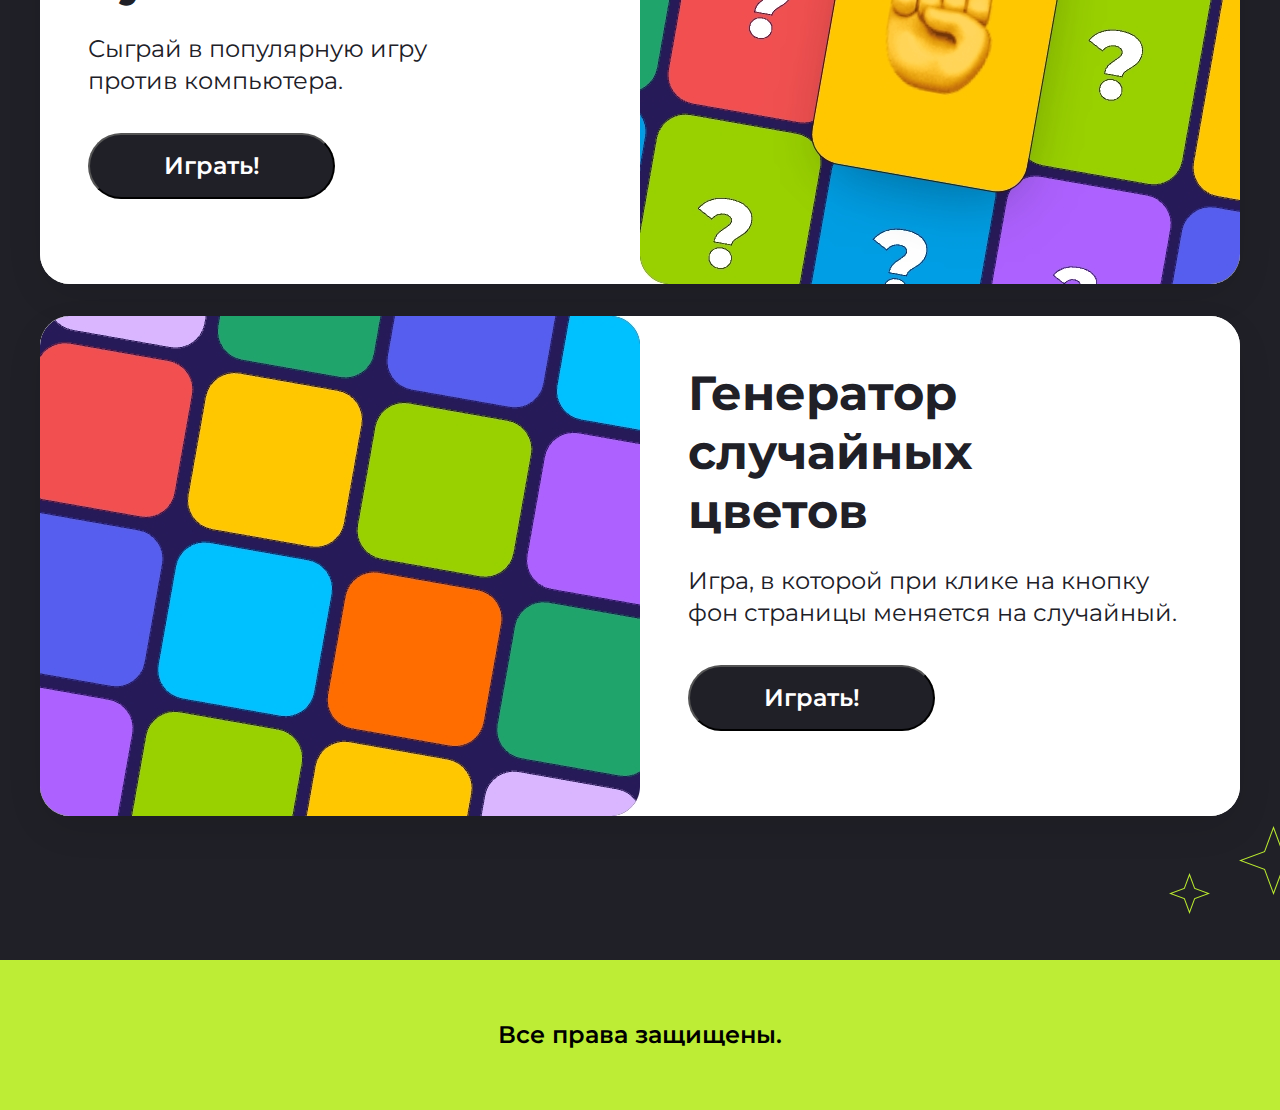
==== commit 0c1286a7: "Правка: замена картинки на карточке "Генератор случайных цветов"" ====
--- a/index.html
+++ b/index.html
@@ -186,7 +186,8 @@
 
             <article class="about-games__card about-games__card--6" id="card-6">
                 <a href="#randomColorGenerator" class="about-games__link">
-                    <img class="about-games__img" src="./img/Guess the number.jpeg" alt="Генератор случайных цветов">
+                    <img class="about-games__img" src="./img/random color generator.jpeg"
+                        alt="Генератор случайных цветов">
                     <div class="about-games__info">
                         <p class="about-games__number">Игра № 6</p>
                         <h3 class="about-games__name">Генератор случайных цветов</h3>
